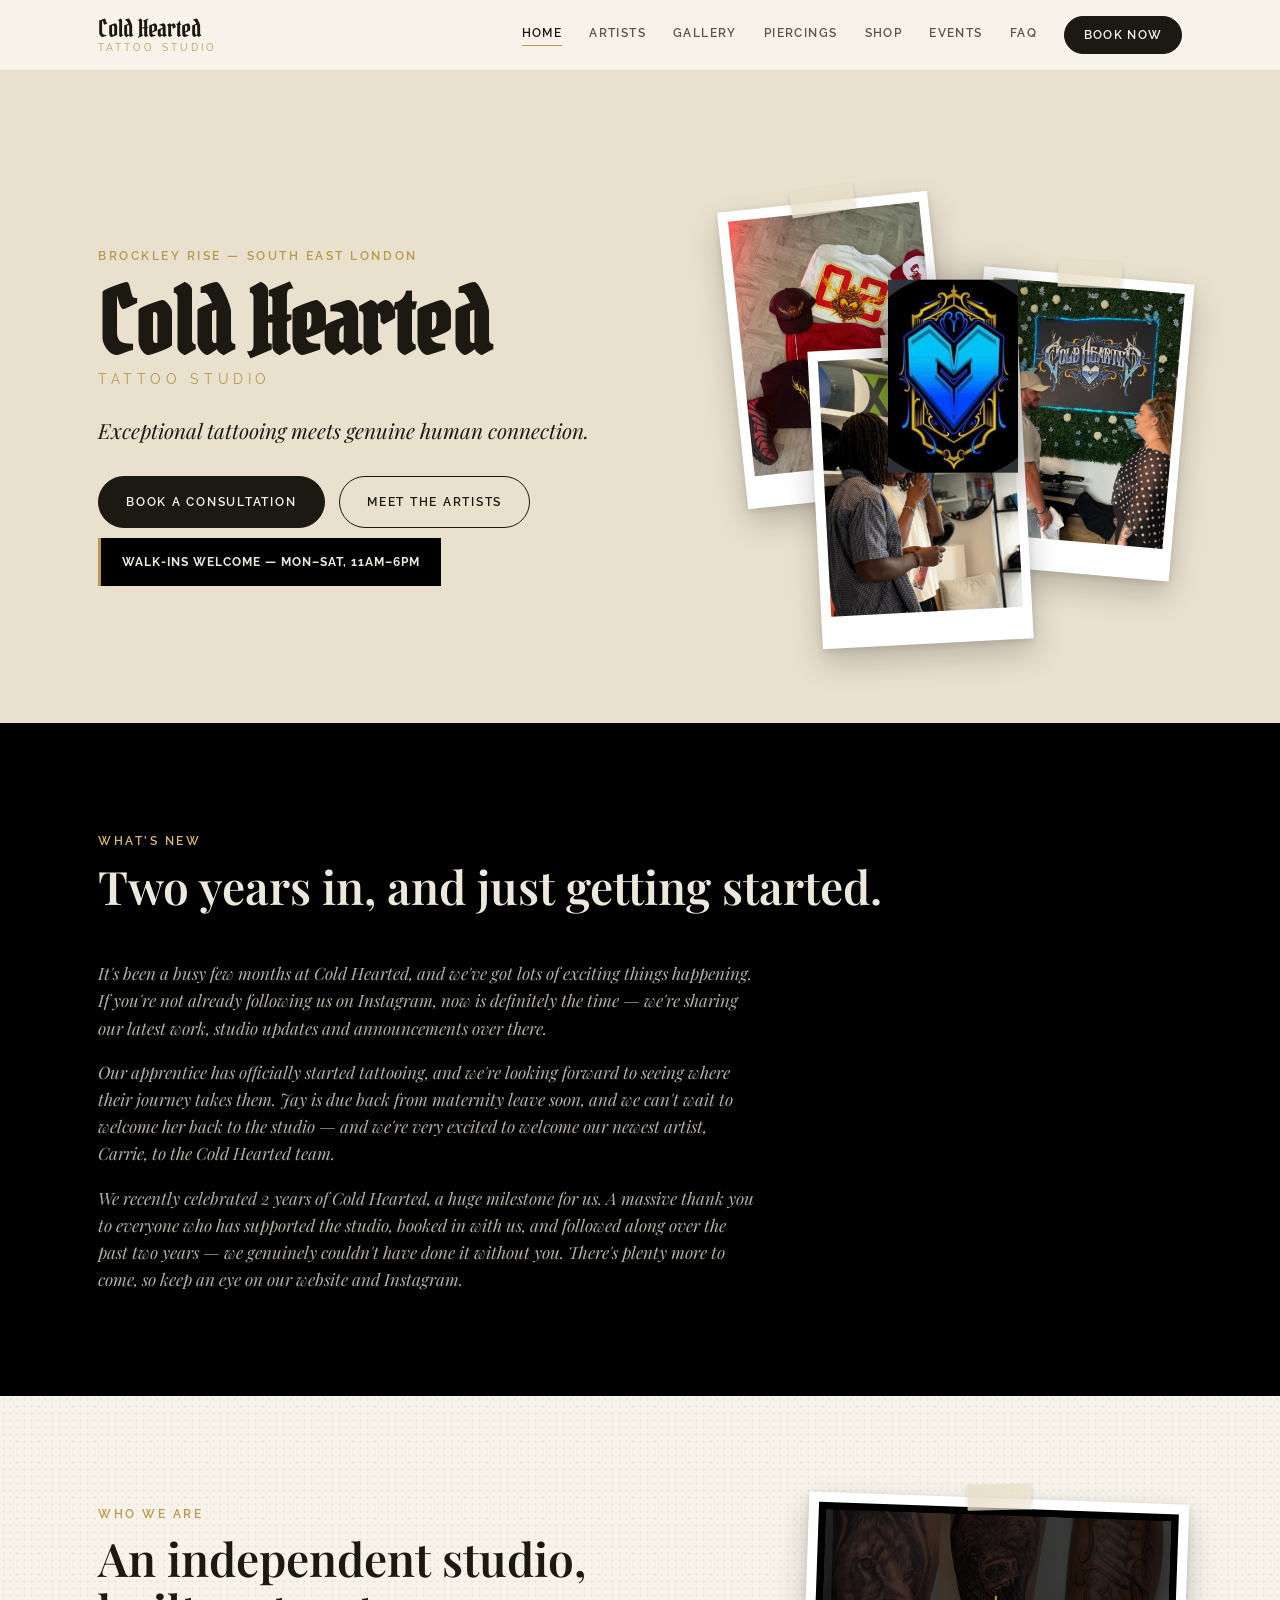
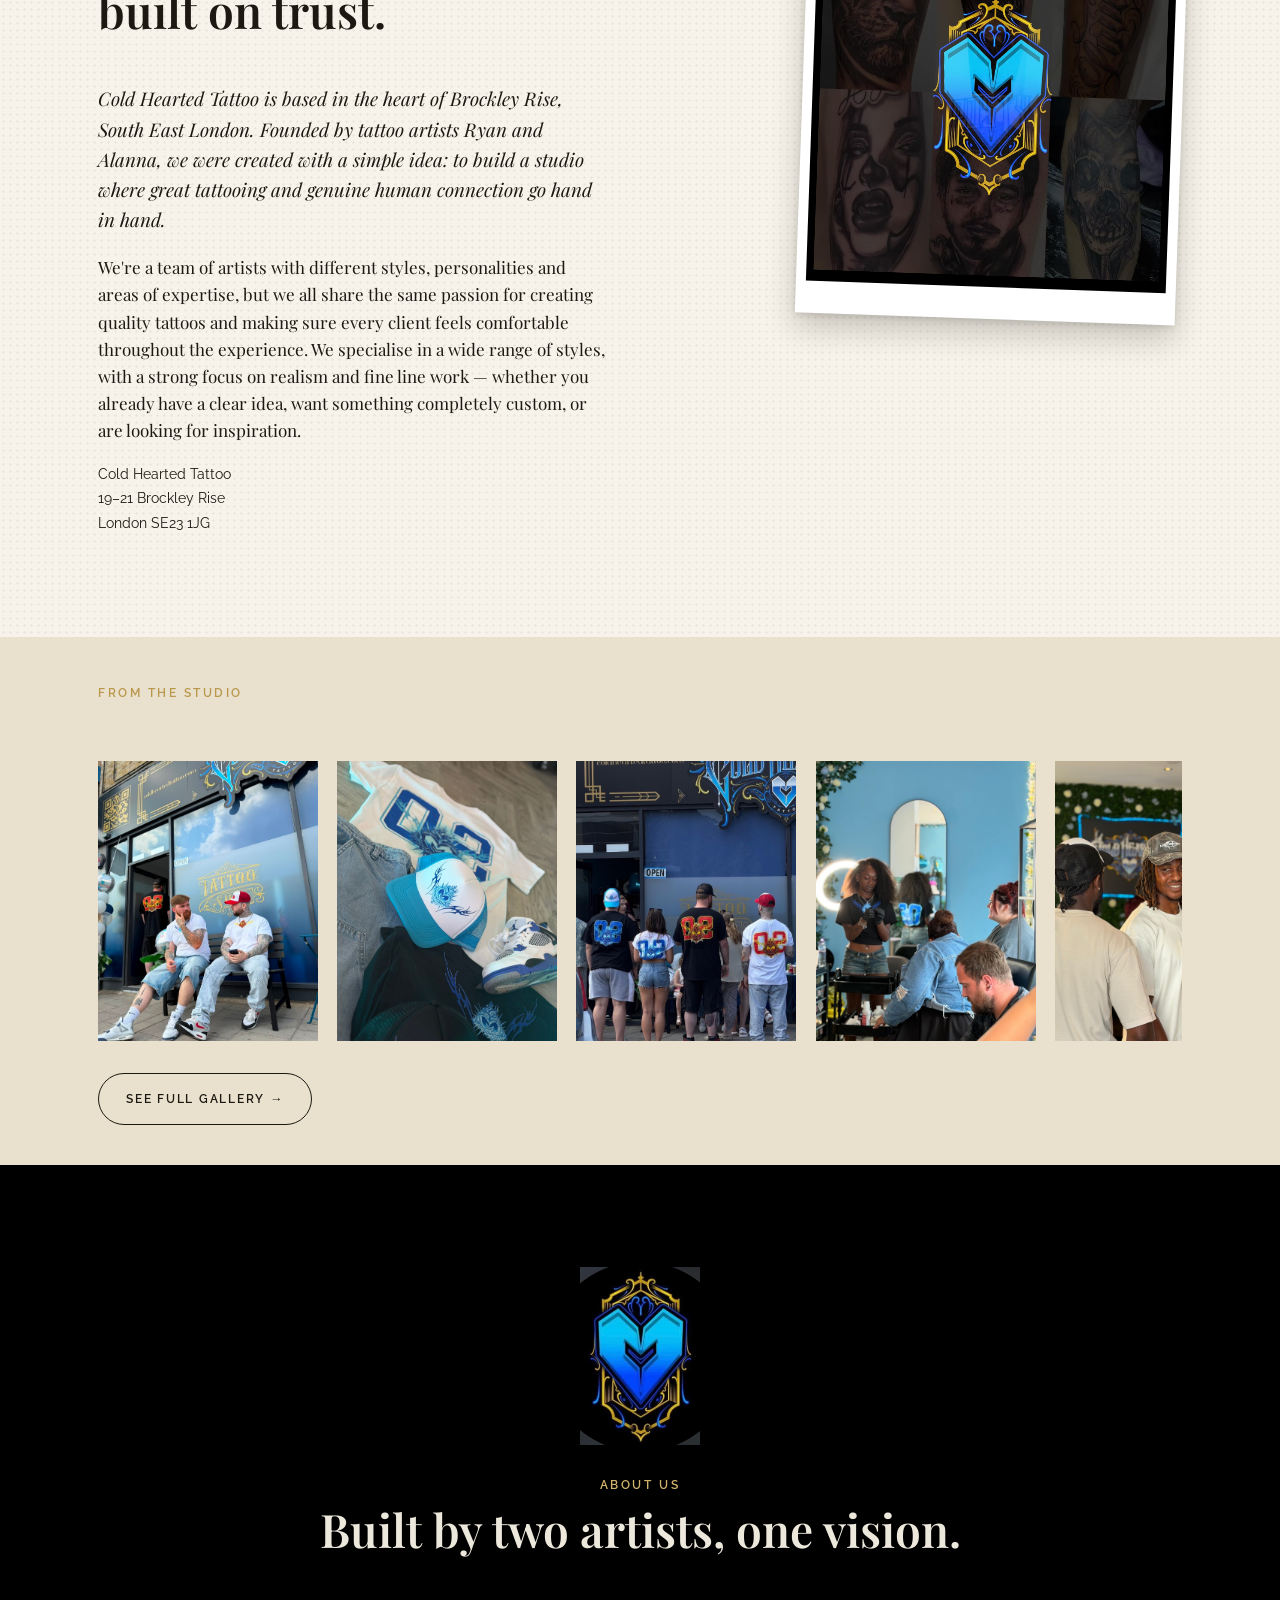
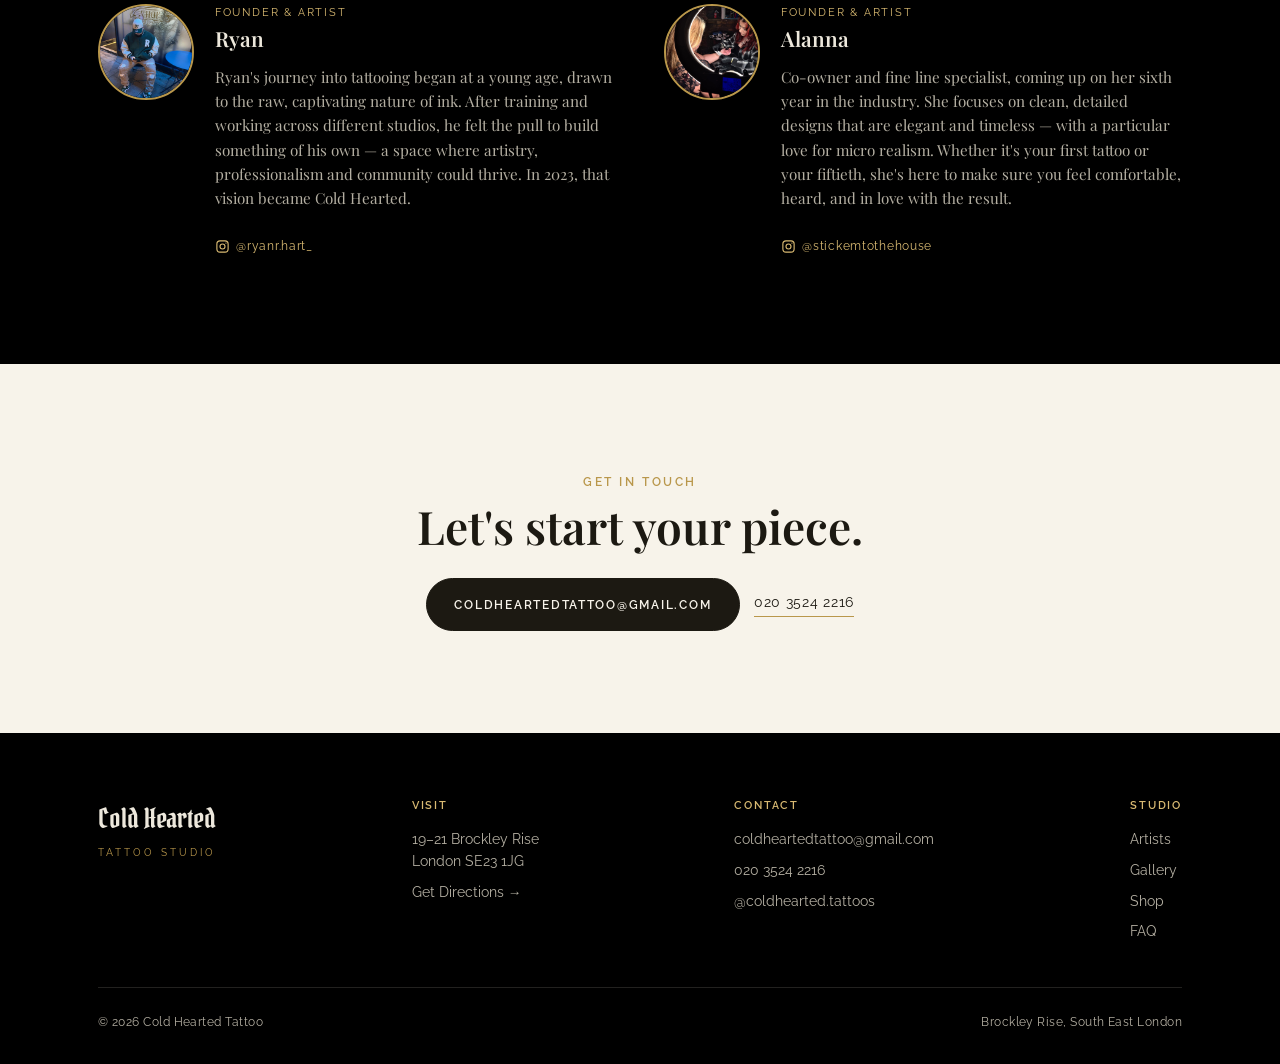
==== index.html @ 052e77d3 "Deploy coldhearted-tattoo-2" ====
<!DOCTYPE html>
<html lang="en">
<head>
<meta charset="UTF-8">
<meta name="viewport" content="width=device-width, initial-scale=1">
<title>Cold Hearted Tattoo — Brockley Rise, South East London</title>
<meta name="description" content="Independent tattoo studio in Brockley Rise, South East London. Founded by Ryan and Alanna. Realism, fine line, and fully custom work.">
<link rel="preconnect" href="https://fonts.googleapis.com">
<link rel="preconnect" href="https://fonts.gstatic.com" crossorigin>
<link href="https://fonts.googleapis.com/css2?family=Pirata+One&family=Playfair+Display:ital,wght@0,400;0,500;0,600;0,700;1,400;1,500;1,600&family=Raleway:wght@300;400;500;600;700&display=swap" rel="stylesheet">
<link rel="stylesheet" href="styles.css">
</head>
<body>

<header class="site-header">
  <nav>
    <a href="index.html" class="nav-mark">
      <span class="mark-main">Cold Hearted</span>
      <span class="mark-sub">Tattoo Studio</span>
    </a>
    <button class="nav-toggle" aria-label="Toggle menu" aria-expanded="false"><span></span><span></span><span></span></button>
    <div class="nav-links">
      <a href="index.html" class="nav-current">Home</a>
      <a href="artists.html">Artists</a>
      <a href="gallery.html">Gallery</a>
      <a href="piercings.html">Piercings</a>
      <a href="shop.html">Shop</a>
      <a href="events.html">Events</a>
      <a href="faq.html">FAQ</a>
      <a href="booking.html" class="nav-cta">Book Now</a>
    </div>
  </nav>
  <div class="nav-scrim"></div>
</header>

<main>
  <section class="hero-standalone">
    <div class="container hero-grid">
      <div class="hero-copy">
        <span class="eyebrow">Brockley Rise — South East London</span>
        <h1 class="hero-wordmark">Cold Hearted</h1>
        <p class="hero-sub">Tattoo Studio</p>
        <p class="hero-tagline">Exceptional tattooing meets genuine human connection.</p>
        <div class="btn-row">
          <a class="btn" href="booking.html">Book a Consultation</a>
          <a class="btn btn-outline" href="artists.html">Meet the Artists</a>
        </div>
        <div class="note-card">Walk-ins welcome — Mon–Sat, 11am–6pm</div>
      </div>
      <div class="hero-collage" aria-hidden="true">
        <div class="polaroid"><img src="assets/gallery/photo-1.jpg" alt=""></div>
        <div class="polaroid"><img src="assets/gallery/photo-7.jpg" alt=""></div>
        <div class="polaroid"><img src="assets/gallery/photo-3.jpg" alt=""></div>
        <img class="badge-float" src="assets/badge-mark.jpg" alt="">
      </div>
    </div>
  </section>

  <section class="section section-ink">
    <div class="container">
      <span class="eyebrow">What's New</span>
      <h2 class="section-heading">Two years in, and just getting started.</h2>
      <div class="prose mt-lg">
        <p>It's been a busy few months at Cold Hearted, and we've got lots of exciting things happening. If you're not already following us on Instagram, now is definitely the time — we're sharing our latest work, studio updates and announcements over there.</p>
        <p>Our apprentice has officially started tattooing, and we're looking forward to seeing where their journey takes them. Jay is due back from maternity leave soon, and we can't wait to welcome her back to the studio — and we're very excited to welcome our newest artist, Carrie, to the Cold Hearted team.</p>
        <p>We recently celebrated 2 years of Cold Hearted, a huge milestone for us. A massive thank you to everyone who has supported the studio, booked in with us, and followed along over the past two years — we genuinely couldn't have done it without you. There's plenty more to come, so keep an eye on our website and Instagram.</p>
      </div>
    </div>
  </section>

  <section class="section section-paper bg-halftone">
    <div class="container">
      <div class="two-col">
        <div>
          <span class="eyebrow">Who We Are</span>
          <h2 class="section-heading">An independent studio, built on trust.</h2>
          <p class="lede mt-lg">Cold Hearted Tattoo is based in the heart of Brockley Rise, South East London. Founded by tattoo artists Ryan and Alanna, we were created with a simple idea: to build a studio where great tattooing and genuine human connection go hand in hand.</p>
          <p>We're a team of artists with different styles, personalities and areas of expertise, but we all share the same passion for creating quality tattoos and making sure every client feels comfortable throughout the experience. We specialise in a wide range of styles, with a strong focus on realism and fine line work — whether you already have a clear idea, want something completely custom, or are looking for inspiration.</p>
          <div class="address-block">
            Cold Hearted Tattoo<br>
            19–21 Brockley Rise<br>
            London SE23 1JG
          </div>
        </div>
        <div class="polaroid" style="max-width:380px; margin-left:auto; transform:rotate(2deg);">
          <img src="assets/gallery/portfolio-collage.png" alt="Cold Hearted Tattoo portfolio of recent work">
        </div>
      </div>
    </div>
  </section>

  <section class="section section-stone" style="padding-top:2.5rem; padding-bottom:2.5rem;">
    <div class="container">
      <span class="eyebrow">From The Studio</span>
      <div class="strip mt-lg">
        <img src="assets/gallery/photo-2.jpg" alt="Cold Hearted Tattoo studio and merch">
        <img src="assets/gallery/photo-4.jpg" alt="Cold Hearted Tattoo studio and merch">
        <img src="assets/gallery/photo-5.jpg" alt="Cold Hearted Tattoo studio and merch">
        <img src="assets/gallery/photo-6.jpg" alt="Cold Hearted Tattoo studio and merch">
        <img src="assets/gallery/photo-8.jpg" alt="Cold Hearted Tattoo studio and merch">
        <img src="assets/gallery/photo-9.jpg" alt="Cold Hearted Tattoo studio and merch">
      </div>
      <a class="btn btn-outline" href="gallery.html" style="margin-top:1rem;">See Full Gallery →</a>
    </div>
  </section>

  <section class="section section-ink">
    <div class="container">
      <img class="badge-emblem" src="assets/badge-mark.jpg" alt="Cold Hearted Tattoo heart mark">
      <div class="text-center">
        <span class="eyebrow">About Us</span>
        <h2 class="section-heading">Built by two artists, one vision.</h2>
      </div>
      <div class="founders mt-lg">
        <div class="founder-card">
          <div class="founder-photo"><img src="assets/people/ryan.jpg" alt="Ryan, founder of Cold Hearted Tattoo"></div>
          <div>
            <div class="founder-role">Founder &amp; Artist</div>
            <h3 class="founder-name">Ryan</h3>
            <p class="founder-bio">Ryan's journey into tattooing began at a young age, drawn to the raw, captivating nature of ink. After training and working across different studios, he felt the pull to build something of his own — a space where artistry, professionalism and community could thrive. In 2023, that vision became Cold Hearted.</p>
            <a class="founder-ig" href="https://www.instagram.com/ryanr.hart_/" target="_blank" rel="noopener">
              <svg viewBox="0 0 24 24" fill="none" stroke="currentColor" stroke-width="1.8"><rect x="3" y="3" width="18" height="18" rx="5"/><circle cx="12" cy="12" r="4"/><circle cx="17.5" cy="6.5" r="1" fill="currentColor" stroke="none"/></svg>
              @ryanr.hart_
            </a>
          </div>
        </div>
        <div class="founder-card">
          <div class="founder-photo"><img src="assets/people/alanna.jpg" alt="Alanna, founder of Cold Hearted Tattoo"></div>
          <div>
            <div class="founder-role">Founder &amp; Artist</div>
            <h3 class="founder-name">Alanna</h3>
            <p class="founder-bio">Co-owner and fine line specialist, coming up on her sixth year in the industry. She focuses on clean, detailed designs that are elegant and timeless — with a particular love for micro realism. Whether it's your first tattoo or your fiftieth, she's here to make sure you feel comfortable, heard, and in love with the result.</p>
            <a class="founder-ig" href="https://www.instagram.com/stickemtothehouse/" target="_blank" rel="noopener">
              <svg viewBox="0 0 24 24" fill="none" stroke="currentColor" stroke-width="1.8"><rect x="3" y="3" width="18" height="18" rx="5"/><circle cx="12" cy="12" r="4"/><circle cx="17.5" cy="6.5" r="1" fill="currentColor" stroke="none"/></svg>
              @stickemtothehouse
            </a>
          </div>
        </div>
      </div>
    </div>
  </section>

  <section class="section section-paper text-center">
    <div class="container">
      <span class="eyebrow">Get In Touch</span>
      <h2 class="section-heading">Let's start your piece.</h2>
      <div class="btn-row" style="justify-content:center; margin-top:1.6rem;">
        <a class="btn" href="mailto:coldheartedtattoo@gmail.com">coldheartedtattoo@gmail.com</a>
        <a class="phone-link" href="tel:02035242216">020 3524 2216</a>
      </div>
    </div>
  </section>
</main>

<footer class="site-footer">
  <div class="container">
    <div class="footer-top">
      <div>
        <div class="footer-mark">Cold Hearted</div>
        <div class="footer-mark-sub">Tattoo Studio</div>
      </div>
      <div class="footer-col">
        <h3>Visit</h3>
        <p>19–21 Brockley Rise<br>London SE23 1JG</p>
        <a href="https://www.google.com/maps/dir/?api=1&destination=Cold+Hearted+Tattoos%2C+19-21+Brockley+Rise%2C+London+SE23+1JG" target="_blank" rel="noopener">Get Directions →</a>
      </div>
      <div class="footer-col">
        <h3>Contact</h3>
        <a href="mailto:coldheartedtattoo@gmail.com">coldheartedtattoo@gmail.com</a>
        <a href="tel:02035242216">020 3524 2216</a>
        <a href="https://www.instagram.com/coldhearted.tattoos/" target="_blank" rel="noopener">@coldhearted.tattoos</a>
      </div>
      <div class="footer-col">
        <h3>Studio</h3>
        <a href="artists.html">Artists</a>
        <a href="gallery.html">Gallery</a>
        <a href="shop.html">Shop</a>
        <a href="faq.html">FAQ</a>
      </div>
    </div>
    <div class="footer-bottom">
      <span>© 2026 Cold Hearted Tattoo</span>
      <span>Brockley Rise, South East London</span>
    </div>
  </div>
</footer>
<script src="script.js"></script>
</body>
</html>
---- styles.css ----
/* ==========================================================================
   Cold Hearted Tattoo — Classic Edition
   Design system: pinned flash-card motif on an editorial black/paper base,
   pulled from the studio's real site (coldheartedtattoo.com) and real badge.
   ========================================================================== */

:root {
  --ink: #000000;
  --paper: #F7F3EA;
  --stone: #E9E1CE;
  --charcoal: #1C1912;
  --gold: #B9974B;
  --gold-bright: #D9BA72;
  --steel: #3E6D91;

  --bone: #EDE8DC;
  --bone-dim: #B4AFA2;

  --font-mark: 'Pirata One', 'IM Fell English SC', serif;
  --font-display: 'Playfair Display', Georgia, 'Times New Roman', serif;
  --font-label: 'Raleway', -apple-system, sans-serif;

  --container: 1180px;
}

* { box-sizing: border-box; }
html { scroll-behavior: smooth; }
body {
  margin: 0;
  background: var(--paper);
  color: var(--charcoal);
  font-family: var(--font-display);
  font-size: 17px;
  line-height: 1.6;
  overflow-x: hidden;
}
img { max-width: 100%; display: block; }
a { color: inherit; text-decoration: none; }
h1, h2, h3 { font-family: var(--font-display); font-weight: 600; margin: 0; }
p { margin: 0 0 1em; }
p:last-child { margin-bottom: 0; }

a:focus-visible,
button:focus-visible,
input:focus-visible,
textarea:focus-visible,
summary:focus-visible {
  outline: 2px solid var(--steel);
  outline-offset: 3px;
}

@media (prefers-reduced-motion: reduce) {
  html { scroll-behavior: auto; }
  * { animation-duration: 0.01ms !important; transition-duration: 0.01ms !important; }
}

.container { max-width: var(--container); margin: 0 auto; padding: 0 clamp(1.25rem, 4vw, 3rem); }

.eyebrow {
  font-family: var(--font-label);
  font-size: 0.72rem;
  font-weight: 600;
  letter-spacing: 0.22em;
  text-transform: uppercase;
  color: var(--gold);
}
.section-ink .eyebrow, .card--ink .eyebrow { color: var(--gold-bright); }

.section-heading {
  font-size: clamp(1.9rem, 3.6vw, 2.9rem);
  line-height: 1.12;
  margin-top: 0.5rem;
}

.lede {
  font-style: italic;
  font-size: clamp(1.02rem, 1.6vw, 1.18rem);
  color: var(--charcoal);
  max-width: 62ch;
}
.section-ink .lede { color: var(--bone); }

/* ---------- halftone paper grain ---------- */
.bg-halftone { position: relative; }
.bg-halftone::before {
  content: "";
  position: absolute; inset: 0;
  background-image: radial-gradient(rgba(28, 25, 18, 0.10) 1px, transparent 1.4px);
  background-size: 7px 7px;
  opacity: 0.55;
  pointer-events: none;
}
.bg-halftone > * { position: relative; z-index: 1; }

/* ---------- sections ---------- */
.section { padding: clamp(3.5rem, 8vw, 6.5rem) 0; }
.section-paper { background: var(--paper); }
.section-stone { background: var(--stone); }
.section-ink { background: var(--ink); color: var(--bone); }

/* ---------- buttons ---------- */
.btn {
  display: inline-flex; align-items: center; gap: 0.5rem;
  font-family: var(--font-label); font-weight: 600;
  font-size: 0.78rem; letter-spacing: 0.14em; text-transform: uppercase;
  padding: 0.95rem 1.7rem;
  border-radius: 999px;
  border: 1px solid var(--charcoal);
  background: var(--charcoal);
  color: var(--paper);
  transition: transform 0.2s ease, background 0.2s ease, color 0.2s ease, border-color 0.2s ease;
}
.btn:hover { transform: translateY(-2px); background: var(--ink); }
.btn-outline {
  background: transparent; color: var(--charcoal); border-color: var(--charcoal);
}
.btn-outline:hover { background: var(--charcoal); color: var(--paper); }
.section-ink .btn-outline { color: var(--bone); border-color: var(--gold); }
.section-ink .btn-outline:hover { background: var(--gold); color: var(--ink); }
.btn-gold { background: var(--gold); border-color: var(--gold); color: var(--ink); }
.btn-gold:hover { background: var(--gold-bright); }

.btn-row { display: flex; flex-wrap: wrap; gap: 0.9rem; align-items: center; }
.phone-link {
  font-family: var(--font-label); font-size: 0.85rem; letter-spacing: 0.05em;
  color: inherit; border-bottom: 1px solid var(--gold); padding-bottom: 2px;
}

/* ==========================================================================
   Header / nav
   ========================================================================== */
.site-header {
  position: sticky; top: 0; z-index: 500;
  background: var(--paper);
  border-bottom: 1px solid rgba(28, 25, 18, 0.12);
}
.site-header nav {
  display: flex; align-items: center; justify-content: space-between;
  padding: 1rem clamp(1.25rem, 4vw, 3rem);
  max-width: var(--container); margin: 0 auto;
}
.nav-mark { display: flex; flex-direction: column; line-height: 1; gap: 0.15rem; }
.nav-mark .mark-main {
  font-family: var(--font-mark); font-size: 1.5rem; color: var(--charcoal);
}
.nav-mark .mark-sub {
  font-family: var(--font-label); font-size: 0.6rem; letter-spacing: 0.32em;
  color: var(--gold); text-transform: uppercase;
}
.nav-links { display: flex; align-items: center; gap: clamp(1rem, 2.4vw, 1.7rem); }
.nav-links a {
  font-family: var(--font-label); font-size: 0.72rem; font-weight: 600;
  letter-spacing: 0.12em; text-transform: uppercase;
  color: var(--charcoal); opacity: 0.72;
  transition: opacity 0.2s ease, color 0.2s ease;
  padding-bottom: 2px; border-bottom: 1px solid transparent;
}
.nav-links a:hover { opacity: 1; border-color: var(--gold); }
.nav-links a.nav-current { opacity: 1; border-color: var(--gold); color: var(--charcoal); }
.nav-links a.nav-cta {
  opacity: 1; border: 1px solid var(--charcoal); border-radius: 999px;
  padding: 0.55rem 1.15rem; background: var(--charcoal); color: var(--paper);
}
.nav-links a.nav-cta:hover { background: var(--ink); border-color: var(--ink); }

.nav-toggle {
  display: none; flex-direction: column; justify-content: center; gap: 5px;
  width: 34px; height: 34px; padding: 0; margin: 0;
  background: none; border: none; cursor: pointer; flex-shrink: 0;
  position: relative; z-index: 601;
}
.nav-toggle span { display: block; width: 100%; height: 2px; background: var(--charcoal); transition: transform 0.25s ease, opacity 0.25s ease; }
.nav-toggle.is-open span:nth-child(1) { transform: translateY(7px) rotate(45deg); }
.nav-toggle.is-open span:nth-child(2) { opacity: 0; }
.nav-toggle.is-open span:nth-child(3) { transform: translateY(-7px) rotate(-45deg); }

@media (max-width: 900px) {
  .nav-toggle { display: flex; }
  .nav-links {
    position: fixed; inset: 0 0 0 auto; width: min(320px, 82vw);
    background: var(--ink); color: var(--bone);
    flex-direction: column; align-items: flex-start; justify-content: center;
    gap: 1.6rem; padding: 2rem clamp(1.5rem, 6vw, 2.5rem);
    transform: translateX(100%); transition: transform 0.35s ease;
  }
  .nav-links.nav-open { transform: translateX(0); }
  .nav-links a { color: var(--bone); font-size: 0.9rem; opacity: 0.85; }
  .nav-links a.nav-cta { background: var(--gold); border-color: var(--gold); color: var(--ink); }
}
.nav-scrim {
  position: fixed; inset: 0; z-index: 499;
  background: rgba(0,0,0,0.55);
  opacity: 0; visibility: hidden; transition: opacity 0.3s ease, visibility 0.3s ease;
}
.nav-scrim.nav-open { opacity: 1; visibility: visible; }

/* ==========================================================================
   Polaroid / pinned-card signature system
   ========================================================================== */
.polaroid {
  background: #fff; padding: 0.6rem 0.6rem 2rem;
  box-shadow: 0 14px 30px rgba(28,25,18,0.22), 0 2px 6px rgba(28,25,18,0.12);
  position: relative;
}
.polaroid img { width: 100%; height: 100%; object-fit: cover; }
.polaroid::after {
  content: ""; position: absolute; top: -14px; left: 50%;
  width: 64px; height: 26px; margin-left: -32px;
  background: linear-gradient(135deg, rgba(230,222,199,0.9), rgba(230,222,199,0.55));
  transform: rotate(-3deg);
  box-shadow: 0 2px 4px rgba(0,0,0,0.15);
}

.flash-card {
  background: #fff;
  border: 1px solid rgba(28,25,18,0.1);
  box-shadow: 0 10px 26px rgba(28,25,18,0.14);
  padding: 1.6rem;
  transition: transform 0.25s ease, box-shadow 0.25s ease;
}
.flash-card:hover { transform: translateY(-4px) rotate(0deg) !important; box-shadow: 0 16px 34px rgba(28,25,18,0.2); }

.card--ink {
  background: #0a0a0a;
  border: 1px solid rgba(185,151,75,0.45);
  color: var(--bone);
  box-shadow: 0 0 0 1px rgba(185,151,75,0.12) inset;
}
.card--ink h2, .card--ink h3 { color: var(--bone); }

.tilt-grid > *:nth-child(3n+1) { transform: rotate(-1.6deg); }
.tilt-grid > *:nth-child(3n+2) { transform: rotate(1.1deg); }
.tilt-grid > *:nth-child(3n) { transform: rotate(-0.6deg); }

/* ==========================================================================
   Hero (shared shape, content differs per page via .hero-standalone / .hero-inner)
   ========================================================================== */
.hero-standalone {
  position: relative;
  background: var(--stone);
  padding: clamp(3.5rem, 9vw, 7rem) 0 clamp(3rem, 7vw, 5rem);
  overflow: hidden;
}
.hero-grid {
  display: grid; grid-template-columns: 1.1fr 0.9fr; gap: clamp(2rem, 5vw, 4rem);
  align-items: center;
}
.hero-copy .eyebrow { margin-bottom: 0.9rem; display: inline-block; }
.hero-wordmark {
  font-family: var(--font-mark);
  font-size: clamp(3rem, 7.4vw, 5.6rem);
  line-height: 0.95;
  color: var(--charcoal);
  margin: 0 0 0.3rem;
}
.hero-sub {
  font-family: var(--font-label); font-size: 0.85rem; letter-spacing: 0.34em;
  text-transform: uppercase; color: var(--gold); margin: 0 0 1.4rem;
}
.hero-tagline { font-style: italic; font-size: clamp(1.05rem, 1.8vw, 1.3rem); max-width: 46ch; margin-bottom: 1.8rem; }

.note-card {
  display: inline-block; background: var(--ink); color: var(--bone);
  font-family: var(--font-label); font-weight: 700; font-size: 0.78rem;
  letter-spacing: 0.08em; text-transform: uppercase;
  padding: 0.9rem 1.3rem; border-left: 3px solid var(--gold);
  margin-top: 0.6rem;
}

.hero-collage { position: relative; height: clamp(320px, 40vw, 460px); }
.hero-collage .polaroid { position: absolute; width: 46%; }
.hero-collage .polaroid:nth-child(1) { top: 4%; left: 2%; transform: rotate(-6deg); z-index: 2; }
.hero-collage .polaroid:nth-child(2) { top: 20%; right: 0; transform: rotate(5deg); z-index: 3; }
.hero-collage .polaroid:nth-child(3) { bottom: 0; left: 20%; transform: rotate(-3deg); z-index: 4; }
.hero-collage .badge-float {
  position: absolute; z-index: 5; top: 42%; left: 50%;
  width: clamp(90px, 12vw, 130px);
  transform: translate(-50%, -50%);
  filter: drop-shadow(0 12px 24px rgba(0,0,0,0.45));
}

@media (max-width: 860px) {
  .hero-grid { grid-template-columns: 1fr; }
  .hero-collage { height: 320px; margin-top: 1rem; }
}

/* ---------- simple page hero (interior pages) ---------- */
.page-hero { background: var(--stone); padding: clamp(3rem, 7vw, 4.5rem) 0 clamp(2.4rem, 5vw, 3.2rem); }
.page-hero h1 { font-size: clamp(2.1rem, 4.6vw, 3.4rem); margin-top: 0.5rem; }
.page-hero .lede { margin-top: 0.9rem; }

/* ==========================================================================
   Studio updates / lede blocks
   ========================================================================== */
.prose { max-width: 66ch; }
.prose p { font-style: italic; color: var(--bone-dim); }
.section-paper .prose p, .section-stone .prose p { color: var(--charcoal); opacity: 0.85; }
.two-col {
  display: grid; grid-template-columns: 1fr 1fr; gap: clamp(2rem, 5vw, 4rem); align-items: start;
}
@media (max-width: 800px) { .two-col { grid-template-columns: 1fr; } }

.address-block { font-family: var(--font-label); font-size: 0.9rem; line-height: 1.7; margin-top: 1rem; }

/* ==========================================================================
   Gallery strip
   ========================================================================== */
.strip { display: flex; gap: 1.2rem; overflow-x: auto; padding: 0.5rem 0 1rem; scroll-snap-type: x proximity; }
.strip img { width: 220px; height: 280px; object-fit: cover; flex-shrink: 0; scroll-snap-align: start; }
.strip::-webkit-scrollbar { height: 6px; }
.strip::-webkit-scrollbar-thumb { background: var(--gold); }

/* ==========================================================================
   Founders
   ========================================================================== */
.founders { display: grid; grid-template-columns: 1fr 1fr; gap: clamp(1.6rem, 4vw, 3rem); }
@media (max-width: 760px) { .founders { grid-template-columns: 1fr; } }
.founder-card { display: flex; gap: 1.3rem; }
.founder-photo { width: 96px; height: 96px; border-radius: 50%; overflow: hidden; flex-shrink: 0; border: 2px solid var(--gold); }
.founder-photo img { width: 100%; height: 100%; object-fit: cover; }
.founder-name { font-size: 1.3rem; margin-bottom: 0.15rem; }
.founder-role { font-family: var(--font-label); font-size: 0.7rem; letter-spacing: 0.16em; text-transform: uppercase; color: var(--gold-bright); }
.founder-bio { font-size: 0.95rem; margin-top: 0.6rem; color: var(--bone-dim); }
.founder-ig { display: inline-flex; align-items: center; gap: 0.4rem; margin-top: 0.7rem; font-family: var(--font-label); font-size: 0.75rem; letter-spacing: 0.06em; color: var(--gold-bright); }
.founder-ig svg { width: 15px; height: 15px; }

.badge-emblem { width: clamp(90px, 10vw, 120px); margin: 0 auto 1.5rem; filter: drop-shadow(0 10px 20px rgba(0,0,0,0.5)); }

/* ==========================================================================
   Footer
   ========================================================================== */
.site-footer { background: var(--ink); color: var(--bone-dim); padding: clamp(3rem, 6vw, 4rem) 0 2rem; }
.footer-top { display: flex; flex-wrap: wrap; justify-content: space-between; gap: 2.5rem; padding-bottom: 2.2rem; border-bottom: 1px solid rgba(237,232,220,0.14); }
.footer-mark { font-family: var(--font-mark); font-size: 1.7rem; color: var(--bone); }
.footer-mark-sub { font-family: var(--font-label); font-size: 0.62rem; letter-spacing: 0.3em; text-transform: uppercase; color: var(--gold); margin-top: 0.3rem; }
.footer-col h3 { font-family: var(--font-label); font-size: 0.7rem; letter-spacing: 0.16em; text-transform: uppercase; color: var(--gold-bright); margin-bottom: 0.9rem; }
.footer-col a, .footer-col p { display: block; font-family: var(--font-label); font-size: 0.85rem; color: var(--bone-dim); margin-bottom: 0.55rem; }
.footer-col a:hover { color: var(--bone); }
.footer-bottom { display: flex; flex-wrap: wrap; justify-content: space-between; gap: 1rem; padding-top: 1.6rem; font-family: var(--font-label); font-size: 0.72rem; letter-spacing: 0.04em; color: var(--bone-dim); }

/* ==========================================================================
   Artists page
   ========================================================================== */
.artist-grid { display: grid; grid-template-columns: repeat(auto-fit, minmax(300px, 1fr)); gap: 1.6rem; }
.artist-card-head { display: flex; align-items: flex-start; justify-content: space-between; gap: 1rem; margin-bottom: 1.1rem; }
.artist-role { font-family: var(--font-label); font-size: 0.68rem; letter-spacing: 0.18em; text-transform: uppercase; color: var(--gold-bright); }
.artist-card-head h2 { font-size: 1.5rem; margin-top: 0.2rem; }
.artist-instagram { display: inline-flex; align-items: center; gap: 0.4rem; font-family: var(--font-label); font-size: 0.75rem; color: var(--gold-bright); flex-shrink: 0; }
.artist-instagram svg { width: 16px; height: 16px; }
.artist-highlights { display: flex; flex-direction: column; gap: 0.9rem; }
.artist-highlights iframe, .artist-highlights blockquote { margin: 0 !important; width: 100% !important; }
.instagram-follow {
  margin-top: 1.4rem; display: inline-flex; align-items: center; gap: 0.5rem;
  font-family: var(--font-label); font-size: 0.78rem; letter-spacing: 0.08em; text-transform: uppercase;
  border: 1px solid var(--gold); color: var(--charcoal); border-radius: 999px; padding: 0.7rem 1.2rem;
}
.instagram-follow svg { width: 16px; height: 16px; }

/* ==========================================================================
   Gallery page
   ========================================================================== */
.masonry { columns: 3 240px; column-gap: 1.3rem; }
.masonry .flash-card { break-inside: avoid; margin-bottom: 1.3rem; padding: 0.6rem 0.6rem 1.1rem; cursor: zoom-in; }
.masonry .flash-card img { width: 100%; }
.masonry figcaption { font-family: var(--font-label); font-size: 0.68rem; letter-spacing: 0.1em; text-transform: uppercase; color: var(--charcoal); opacity: 0.6; margin-top: 0.5rem; text-align: center; }

.lightbox { position: fixed; inset: 0; z-index: 900; background: rgba(0,0,0,0.9); display: none; align-items: center; justify-content: center; padding: 2rem; }
.lightbox.is-open { display: flex; }
.lightbox img { max-width: min(90vw, 900px); max-height: 85vh; object-fit: contain; box-shadow: 0 20px 60px rgba(0,0,0,0.6); }
.lightbox-close { position: absolute; top: 1.4rem; right: 1.6rem; width: 42px; height: 42px; border-radius: 50%; border: 1px solid var(--gold); background: transparent; color: var(--bone); font-size: 1.3rem; cursor: pointer; }

/* ==========================================================================
   Booking
   ========================================================================== */
.booking-layout { display: grid; grid-template-columns: 1.15fr 0.85fr; gap: clamp(2rem, 4vw, 3.5rem); align-items: start; }
@media (max-width: 900px) { .booking-layout { grid-template-columns: 1fr; } }

.hours-row { display: flex; justify-content: space-between; gap: 1rem; padding: 0.9rem 0; border-bottom: 1px solid rgba(28,25,18,0.12); font-family: var(--font-label); font-size: 0.88rem; }
.hours-row span:first-child { font-weight: 600; }
.hours-row span:last-child { text-align: right; opacity: 0.75; }

.steps-grid { display: grid; grid-template-columns: 1fr 1fr; gap: 1.2rem; margin: 2rem 0; }
@media (max-width: 600px) { .steps-grid { grid-template-columns: 1fr; } }
.step-num { font-family: var(--font-mark); font-size: 1.6rem; color: var(--gold); display: block; margin-bottom: 0.4rem; }
.step-card h3 { font-size: 1.05rem; margin-bottom: 0.35rem; }
.step-card p { font-size: 0.9rem; opacity: 0.78; }

.contact-form { display: flex; flex-direction: column; gap: 1rem; margin-top: 1.2rem; }
.form-row { display: grid; grid-template-columns: 1fr 1fr; gap: 1rem; }
@media (max-width: 500px) { .form-row { grid-template-columns: 1fr; } }
.field { display: flex; flex-direction: column; gap: 0.35rem; }
.field label { font-family: var(--font-label); font-size: 0.7rem; letter-spacing: 0.1em; text-transform: uppercase; opacity: 0.7; }
.field input, .field textarea {
  font-family: var(--font-display); font-size: 1rem; padding: 0.7rem 0.85rem;
  border: 1px solid rgba(28,25,18,0.25); background: #fff; color: var(--charcoal);
  border-radius: 2px;
}
.field input:focus, .field textarea:focus { border-color: var(--gold); }

.map-section { margin-top: 2rem; }
.map-head { display: flex; justify-content: space-between; align-items: baseline; gap: 1rem; margin-bottom: 0.8rem; flex-wrap: wrap; }
.map-directions { font-family: var(--font-label); font-size: 0.78rem; color: var(--gold); border-bottom: 1px solid var(--gold); }
.map-embed { border: 1px solid rgba(28,25,18,0.16); filter: grayscale(0.35) contrast(1.05); }
.map-embed iframe { width: 100%; height: 320px; border: 0; display: block; }

/* ==========================================================================
   Piercings / price lists
   ========================================================================== */
.price-groups { display: grid; grid-template-columns: 1fr 1fr; gap: 1.6rem 2.5rem; }
@media (max-width: 760px) { .price-groups { grid-template-columns: 1fr; } }
.price-group h2 { font-size: 1.3rem; margin-bottom: 0.8rem; border-bottom: 1px solid var(--gold); padding-bottom: 0.5rem; }
.price-row { display: flex; justify-content: space-between; padding: 0.55rem 0; font-family: var(--font-label); font-size: 0.9rem; border-bottom: 1px dashed rgba(28,25,18,0.15); }
.price-row span:last-child { color: var(--gold); font-weight: 700; }
.price-note { margin-top: 2rem; font-style: italic; opacity: 0.75; max-width: 56ch; }

/* ==========================================================================
   Shop
   ========================================================================== */
.shop-grid { display: grid; grid-template-columns: repeat(auto-fit, minmax(230px, 1fr)); gap: 1.6rem; }
.shop-card { padding: 0; overflow: hidden; }
.shop-card img { aspect-ratio: 4/5; object-fit: cover; }
.shop-card-body { padding: 1.1rem 1.2rem 1.3rem; }
.shop-card-body h3 { font-size: 1.05rem; margin-bottom: 0.3rem; }
.shop-price { font-family: var(--font-label); font-weight: 700; color: var(--gold); font-size: 0.95rem; }
.shop-enquire { display: inline-block; margin-top: 0.8rem; font-family: var(--font-label); font-size: 0.72rem; letter-spacing: 0.1em; text-transform: uppercase; border-bottom: 1px solid var(--charcoal); }
.shop-note { margin-top: 2.4rem; font-style: italic; opacity: 0.7; max-width: 60ch; }

/* ==========================================================================
   Events / milestones
   ========================================================================== */
.timeline { display: flex; flex-direction: column; gap: 0; max-width: 720px; }
.timeline-item { display: grid; grid-template-columns: 110px 1fr; gap: 1.4rem; padding: 1.5rem 0; border-bottom: 1px solid rgba(237,232,220,0.14); }
.timeline-item:first-child { padding-top: 0; }
.timeline-date { font-family: var(--font-label); font-size: 0.72rem; letter-spacing: 0.1em; text-transform: uppercase; color: var(--gold-bright); }
.timeline-item h3 { font-size: 1.2rem; margin-bottom: 0.35rem; }
.timeline-item p { font-size: 0.9rem; color: var(--bone-dim); }

/* ==========================================================================
   FAQ
   ========================================================================== */
.faq-group { margin-bottom: 2.4rem; }
.faq-group h2 { font-size: 1.35rem; margin-bottom: 1rem; }
.faq-items { display: grid; gap: 0.8rem; }
.faq-item {
  background: #fff; border: 1px solid rgba(28,25,18,0.12); padding: 1.1rem 1.3rem;
}
.faq-item summary {
  cursor: pointer; font-family: var(--font-label); font-weight: 600; font-size: 0.95rem;
  list-style: none; display: flex; justify-content: space-between; align-items: center; gap: 1rem;
}
.faq-item summary::-webkit-details-marker { display: none; }
.faq-item summary::after { content: "+"; font-family: var(--font-display); font-size: 1.3rem; color: var(--gold); flex-shrink: 0; transition: transform 0.2s ease; }
.faq-item[open] summary::after { transform: rotate(45deg); }
.faq-item p { margin-top: 0.9rem; font-size: 0.92rem; opacity: 0.82; }

/* ==========================================================================
   Utility
   ========================================================================== */
.text-center { text-align: center; }
.mt-lg { margin-top: 3rem; }
.divider-gold { height: 1px; background: linear-gradient(to right, transparent, var(--gold), transparent); margin: 3rem auto; max-width: 220px; }
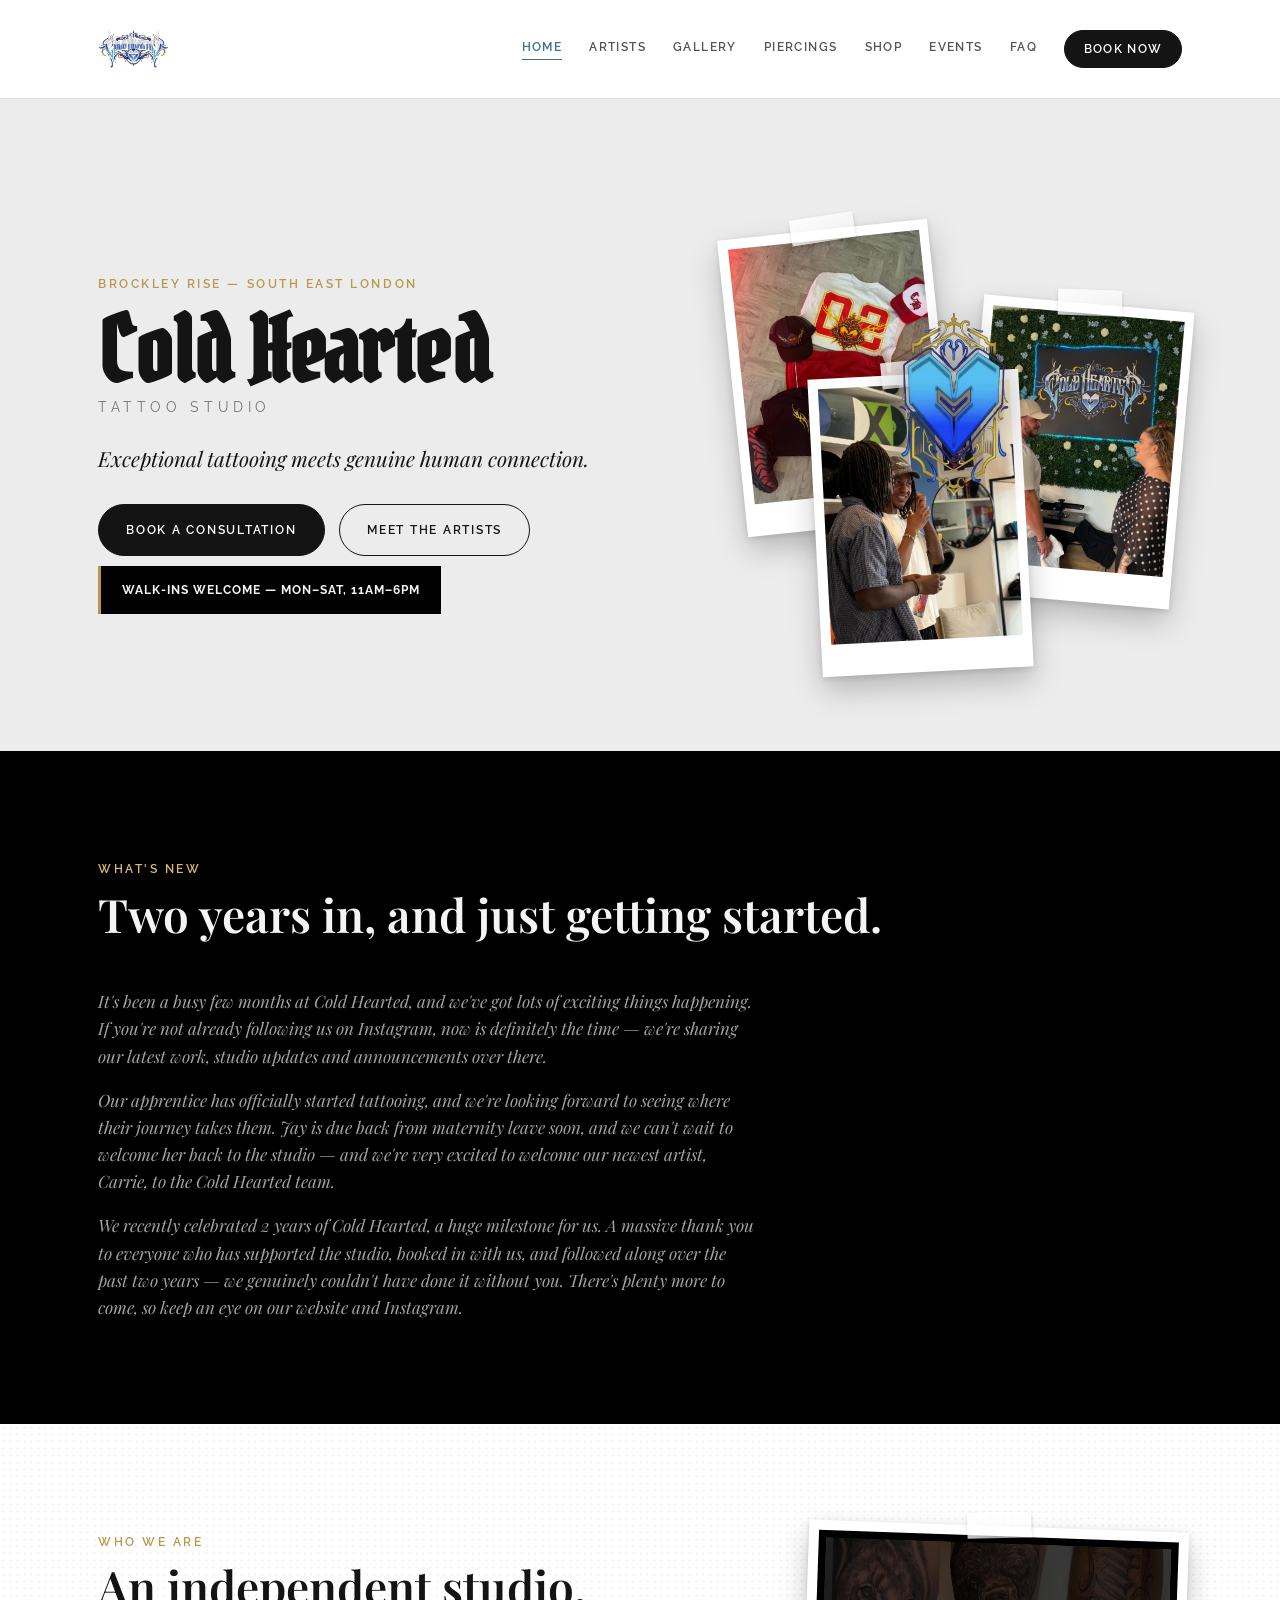
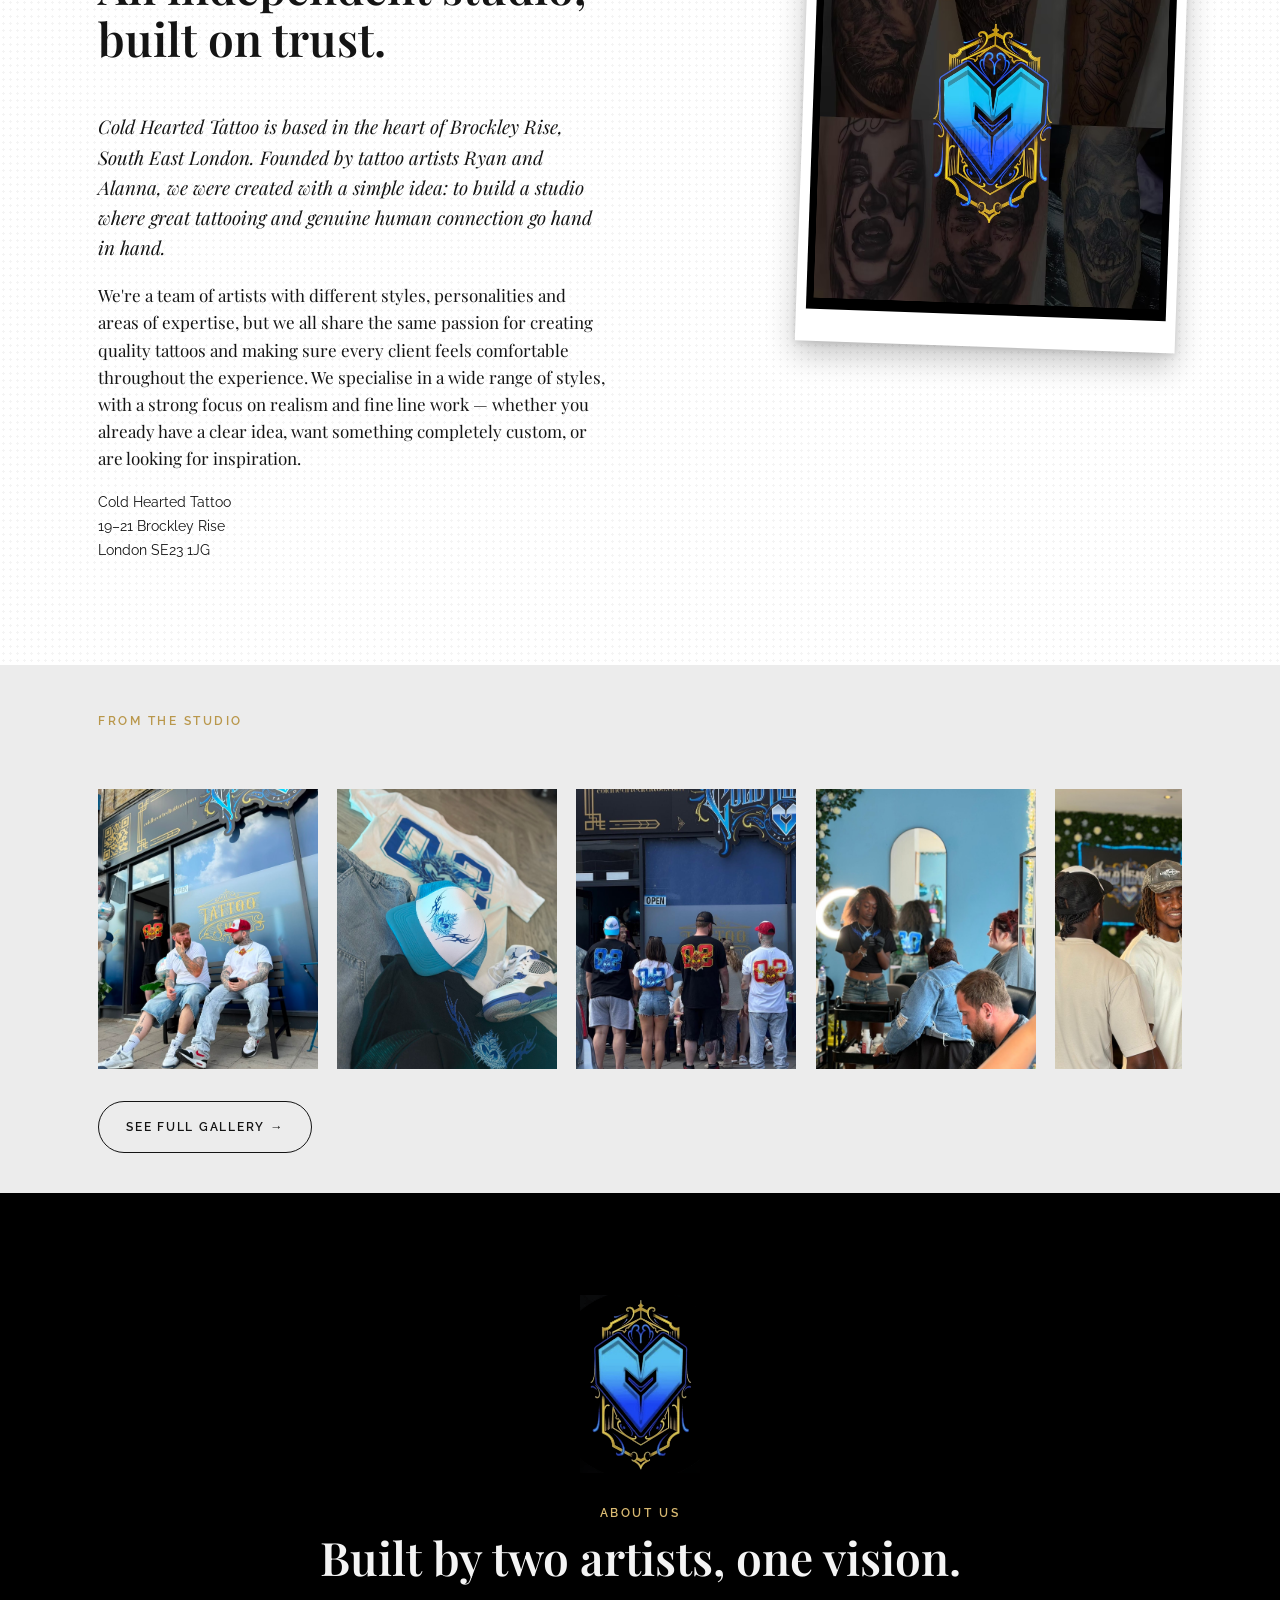
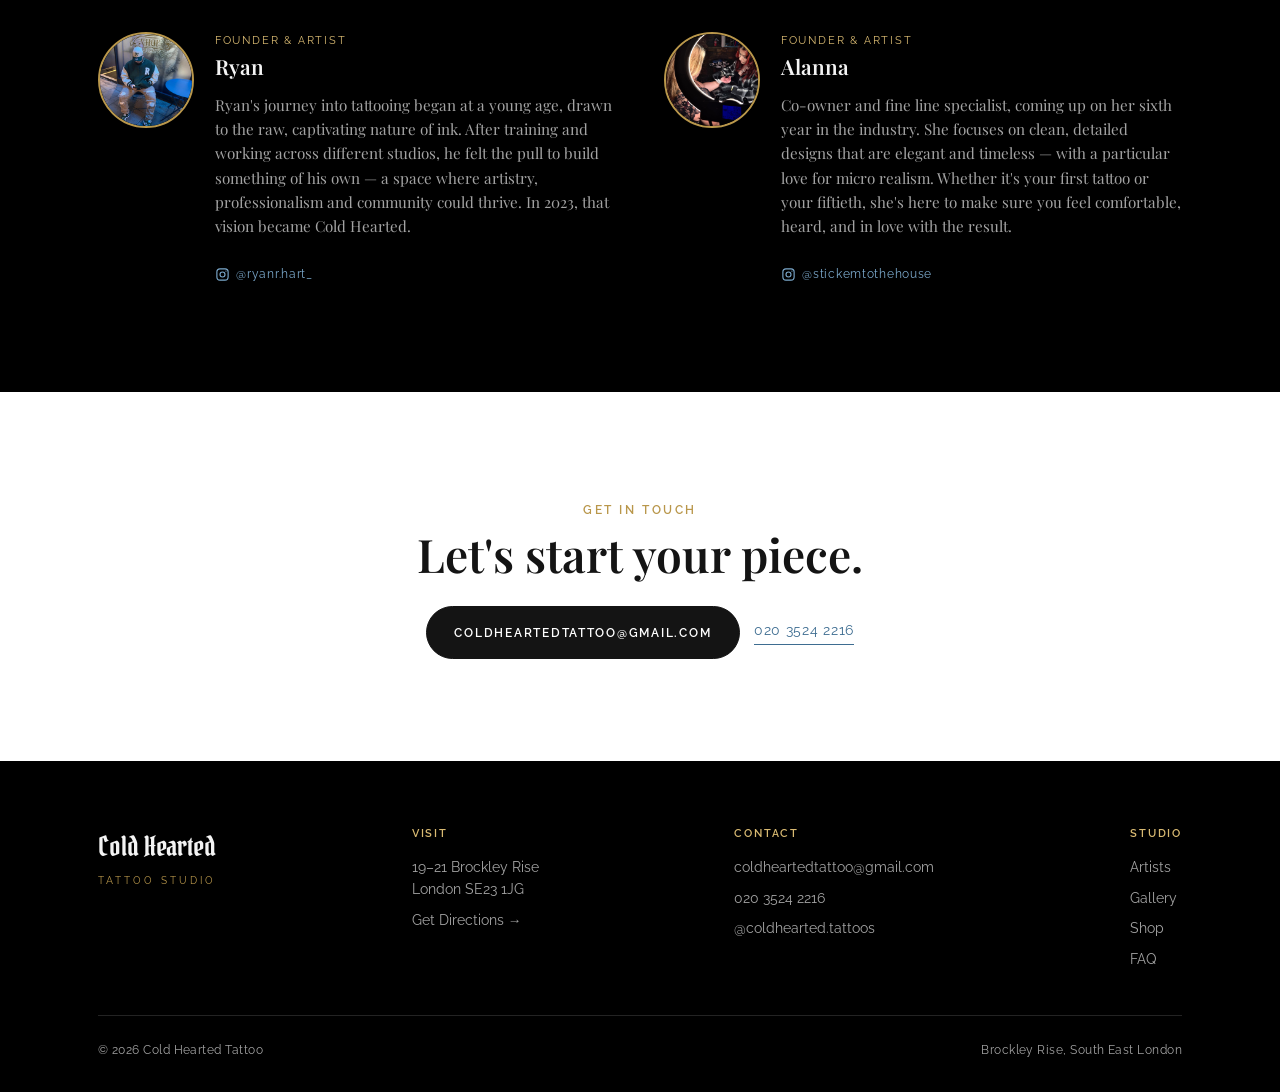
==== commit 543a61cd: "Update coldhearted-tattoo-2" ====
--- a/index.html
+++ b/index.html
@@ -15,8 +15,7 @@
 <header class="site-header">
   <nav>
     <a href="index.html" class="nav-mark">
-      <span class="mark-main">Cold Hearted</span>
-      <span class="mark-sub">Tattoo Studio</span>
+      <img class="nav-logo" src="assets/logo-lockup.png" alt="Cold Hearted Tattoo">
     </a>
     <button class="nav-toggle" aria-label="Toggle menu" aria-expanded="false"><span></span><span></span><span></span></button>
     <div class="nav-links">
@@ -51,7 +50,7 @@
         <div class="polaroid"><img src="assets/gallery/photo-1.jpg" alt=""></div>
         <div class="polaroid"><img src="assets/gallery/photo-7.jpg" alt=""></div>
         <div class="polaroid"><img src="assets/gallery/photo-3.jpg" alt=""></div>
-        <img class="badge-float" src="assets/badge-mark.jpg" alt="">
+        <img class="badge-float" src="assets/badge-mark.png" alt="">
       </div>
     </div>
   </section>
@@ -106,7 +105,7 @@
 
   <section class="section section-ink">
     <div class="container">
-      <img class="badge-emblem" src="assets/badge-mark.jpg" alt="Cold Hearted Tattoo heart mark">
+      <img class="badge-emblem" src="assets/badge-mark.png" alt="Cold Hearted Tattoo heart mark">
       <div class="text-center">
         <span class="eyebrow">About Us</span>
         <h2 class="section-heading">Built by two artists, one vision.</h2>
--- a/styles.css
+++ b/styles.css
@@ -1,20 +1,24 @@
 /* ==========================================================================
    Cold Hearted Tattoo — Classic Edition
-   Design system: pinned flash-card motif on an editorial black/paper base,
+   Design system: pinned flash-card motif on an editorial black/white base,
    pulled from the studio's real site (coldheartedtattoo.com) and real badge.
+   Palette is deliberately just four colours: black, white, blue and gold —
+   gold marks decorative/label details, blue marks interactive links.
    ========================================================================== */
 
 :root {
   --ink: #000000;
-  --paper: #F7F3EA;
-  --stone: #E9E1CE;
-  --charcoal: #1C1912;
+  --paper: #FFFFFF;
+  --stone: #ECECEC;
+  --charcoal: #141414;
+
+  --bone: #F4F4F4;
+  --bone-dim: #A3A3A3;
+
   --gold: #B9974B;
   --gold-bright: #D9BA72;
-  --steel: #3E6D91;
-
-  --bone: #EDE8DC;
-  --bone-dim: #B4AFA2;
+  --blue: #3E6D91;
+  --blue-bright: #7BA9CC;
 
   --font-mark: 'Pirata One', 'IM Fell English SC', serif;
   --font-display: 'Playfair Display', Georgia, 'Times New Roman', serif;
@@ -45,8 +49,12 @@
 input:focus-visible,
 textarea:focus-visible,
 summary:focus-visible {
-  outline: 2px solid var(--steel);
+  outline: 2px solid var(--blue);
   outline-offset: 3px;
+}
+.section-ink a:focus-visible,
+.section-ink button:focus-visible {
+  outline-color: var(--blue-bright);
 }
 
 @media (prefers-reduced-motion: reduce) {
@@ -64,7 +72,7 @@
   text-transform: uppercase;
   color: var(--gold);
 }
-.section-ink .eyebrow, .card--ink .eyebrow { color: var(--gold-bright); }
+.section-ink .eyebrow { color: var(--gold-bright); }
 
 .section-heading {
   font-size: clamp(1.9rem, 3.6vw, 2.9rem);
@@ -85,7 +93,7 @@
 .bg-halftone::before {
   content: "";
   position: absolute; inset: 0;
-  background-image: radial-gradient(rgba(28, 25, 18, 0.10) 1px, transparent 1.4px);
+  background-image: radial-gradient(rgba(0, 0, 0, 0.08) 1px, transparent 1.4px);
   background-size: 7px 7px;
   opacity: 0.55;
   pointer-events: none;
@@ -117,14 +125,13 @@
 .btn-outline:hover { background: var(--charcoal); color: var(--paper); }
 .section-ink .btn-outline { color: var(--bone); border-color: var(--gold); }
 .section-ink .btn-outline:hover { background: var(--gold); color: var(--ink); }
-.btn-gold { background: var(--gold); border-color: var(--gold); color: var(--ink); }
-.btn-gold:hover { background: var(--gold-bright); }
 
 .btn-row { display: flex; flex-wrap: wrap; gap: 0.9rem; align-items: center; }
 .phone-link {
   font-family: var(--font-label); font-size: 0.85rem; letter-spacing: 0.05em;
-  color: inherit; border-bottom: 1px solid var(--gold); padding-bottom: 2px;
-}
+  color: var(--blue); border-bottom: 1px solid var(--blue); padding-bottom: 2px;
+}
+.section-ink .phone-link { color: var(--blue-bright); border-color: var(--blue-bright); }
 
 /* ==========================================================================
    Header / nav
@@ -132,36 +139,30 @@
 .site-header {
   position: sticky; top: 0; z-index: 500;
   background: var(--paper);
-  border-bottom: 1px solid rgba(28, 25, 18, 0.12);
+  border-bottom: 1px solid rgba(0, 0, 0, 0.12);
 }
 .site-header nav {
   display: flex; align-items: center; justify-content: space-between;
   padding: 1rem clamp(1.25rem, 4vw, 3rem);
   max-width: var(--container); margin: 0 auto;
 }
-.nav-mark { display: flex; flex-direction: column; line-height: 1; gap: 0.15rem; }
-.nav-mark .mark-main {
-  font-family: var(--font-mark); font-size: 1.5rem; color: var(--charcoal);
-}
-.nav-mark .mark-sub {
-  font-family: var(--font-label); font-size: 0.6rem; letter-spacing: 0.32em;
-  color: var(--gold); text-transform: uppercase;
-}
+.nav-mark { display: flex; align-items: center; }
+.nav-logo { height: clamp(48px, 6vw, 66px); width: auto; }
 .nav-links { display: flex; align-items: center; gap: clamp(1rem, 2.4vw, 1.7rem); }
 .nav-links a {
   font-family: var(--font-label); font-size: 0.72rem; font-weight: 600;
   letter-spacing: 0.12em; text-transform: uppercase;
   color: var(--charcoal); opacity: 0.72;
-  transition: opacity 0.2s ease, color 0.2s ease;
+  transition: opacity 0.2s ease, color 0.2s ease, border-color 0.2s ease;
   padding-bottom: 2px; border-bottom: 1px solid transparent;
 }
-.nav-links a:hover { opacity: 1; border-color: var(--gold); }
-.nav-links a.nav-current { opacity: 1; border-color: var(--gold); color: var(--charcoal); }
+.nav-links a:hover { opacity: 1; color: var(--blue); border-color: var(--blue); }
+.nav-links a.nav-current { opacity: 1; border-color: var(--blue); color: var(--blue); }
 .nav-links a.nav-cta {
   opacity: 1; border: 1px solid var(--charcoal); border-radius: 999px;
   padding: 0.55rem 1.15rem; background: var(--charcoal); color: var(--paper);
 }
-.nav-links a.nav-cta:hover { background: var(--ink); border-color: var(--ink); }
+.nav-links a.nav-cta:hover { background: var(--ink); border-color: var(--ink); color: var(--paper); }
 
 .nav-toggle {
   display: none; flex-direction: column; justify-content: center; gap: 5px;
@@ -185,6 +186,7 @@
   }
   .nav-links.nav-open { transform: translateX(0); }
   .nav-links a { color: var(--bone); font-size: 0.9rem; opacity: 0.85; }
+  .nav-links a.nav-current { color: var(--blue-bright); border-color: var(--blue-bright); }
   .nav-links a.nav-cta { background: var(--gold); border-color: var(--gold); color: var(--ink); }
 }
 .nav-scrim {
@@ -199,34 +201,26 @@
    ========================================================================== */
 .polaroid {
   background: #fff; padding: 0.6rem 0.6rem 2rem;
-  box-shadow: 0 14px 30px rgba(28,25,18,0.22), 0 2px 6px rgba(28,25,18,0.12);
+  box-shadow: 0 14px 30px rgba(0,0,0,0.22), 0 2px 6px rgba(0,0,0,0.12);
   position: relative;
 }
 .polaroid img { width: 100%; height: 100%; object-fit: cover; }
 .polaroid::after {
   content: ""; position: absolute; top: -14px; left: 50%;
   width: 64px; height: 26px; margin-left: -32px;
-  background: linear-gradient(135deg, rgba(230,222,199,0.9), rgba(230,222,199,0.55));
+  background: linear-gradient(135deg, rgba(255,255,255,0.85), rgba(255,255,255,0.5));
   transform: rotate(-3deg);
   box-shadow: 0 2px 4px rgba(0,0,0,0.15);
 }
 
 .flash-card {
   background: #fff;
-  border: 1px solid rgba(28,25,18,0.1);
-  box-shadow: 0 10px 26px rgba(28,25,18,0.14);
+  border: 1px solid rgba(0,0,0,0.1);
+  box-shadow: 0 10px 26px rgba(0,0,0,0.14);
   padding: 1.6rem;
   transition: transform 0.25s ease, box-shadow 0.25s ease;
 }
-.flash-card:hover { transform: translateY(-4px) rotate(0deg) !important; box-shadow: 0 16px 34px rgba(28,25,18,0.2); }
-
-.card--ink {
-  background: #0a0a0a;
-  border: 1px solid rgba(185,151,75,0.45);
-  color: var(--bone);
-  box-shadow: 0 0 0 1px rgba(185,151,75,0.12) inset;
-}
-.card--ink h2, .card--ink h3 { color: var(--bone); }
+.flash-card:hover { transform: translateY(-4px) rotate(0deg) !important; box-shadow: 0 16px 34px rgba(0,0,0,0.2); }
 
 .tilt-grid > *:nth-child(3n+1) { transform: rotate(-1.6deg); }
 .tilt-grid > *:nth-child(3n+2) { transform: rotate(1.1deg); }
@@ -255,7 +249,7 @@
 }
 .hero-sub {
   font-family: var(--font-label); font-size: 0.85rem; letter-spacing: 0.34em;
-  text-transform: uppercase; color: var(--gold); margin: 0 0 1.4rem;
+  text-transform: uppercase; color: var(--charcoal); opacity: 0.55; margin: 0 0 1.4rem;
 }
 .hero-tagline { font-style: italic; font-size: clamp(1.05rem, 1.8vw, 1.3rem); max-width: 46ch; margin-bottom: 1.8rem; }
 
@@ -321,7 +315,7 @@
 .founder-name { font-size: 1.3rem; margin-bottom: 0.15rem; }
 .founder-role { font-family: var(--font-label); font-size: 0.7rem; letter-spacing: 0.16em; text-transform: uppercase; color: var(--gold-bright); }
 .founder-bio { font-size: 0.95rem; margin-top: 0.6rem; color: var(--bone-dim); }
-.founder-ig { display: inline-flex; align-items: center; gap: 0.4rem; margin-top: 0.7rem; font-family: var(--font-label); font-size: 0.75rem; letter-spacing: 0.06em; color: var(--gold-bright); }
+.founder-ig { display: inline-flex; align-items: center; gap: 0.4rem; margin-top: 0.7rem; font-family: var(--font-label); font-size: 0.75rem; letter-spacing: 0.06em; color: var(--blue-bright); }
 .founder-ig svg { width: 15px; height: 15px; }
 
 .badge-emblem { width: clamp(90px, 10vw, 120px); margin: 0 auto 1.5rem; filter: drop-shadow(0 10px 20px rgba(0,0,0,0.5)); }
@@ -330,12 +324,12 @@
    Footer
    ========================================================================== */
 .site-footer { background: var(--ink); color: var(--bone-dim); padding: clamp(3rem, 6vw, 4rem) 0 2rem; }
-.footer-top { display: flex; flex-wrap: wrap; justify-content: space-between; gap: 2.5rem; padding-bottom: 2.2rem; border-bottom: 1px solid rgba(237,232,220,0.14); }
+.footer-top { display: flex; flex-wrap: wrap; justify-content: space-between; gap: 2.5rem; padding-bottom: 2.2rem; border-bottom: 1px solid rgba(244,244,244,0.14); }
 .footer-mark { font-family: var(--font-mark); font-size: 1.7rem; color: var(--bone); }
 .footer-mark-sub { font-family: var(--font-label); font-size: 0.62rem; letter-spacing: 0.3em; text-transform: uppercase; color: var(--gold); margin-top: 0.3rem; }
 .footer-col h3 { font-family: var(--font-label); font-size: 0.7rem; letter-spacing: 0.16em; text-transform: uppercase; color: var(--gold-bright); margin-bottom: 0.9rem; }
 .footer-col a, .footer-col p { display: block; font-family: var(--font-label); font-size: 0.85rem; color: var(--bone-dim); margin-bottom: 0.55rem; }
-.footer-col a:hover { color: var(--bone); }
+.footer-col a:hover { color: var(--blue-bright); }
 .footer-bottom { display: flex; flex-wrap: wrap; justify-content: space-between; gap: 1rem; padding-top: 1.6rem; font-family: var(--font-label); font-size: 0.72rem; letter-spacing: 0.04em; color: var(--bone-dim); }
 
 /* ==========================================================================
@@ -343,16 +337,16 @@
    ========================================================================== */
 .artist-grid { display: grid; grid-template-columns: repeat(auto-fit, minmax(300px, 1fr)); gap: 1.6rem; }
 .artist-card-head { display: flex; align-items: flex-start; justify-content: space-between; gap: 1rem; margin-bottom: 1.1rem; }
-.artist-role { font-family: var(--font-label); font-size: 0.68rem; letter-spacing: 0.18em; text-transform: uppercase; color: var(--gold-bright); }
+.artist-role { font-family: var(--font-label); font-size: 0.68rem; letter-spacing: 0.18em; text-transform: uppercase; color: var(--gold); }
 .artist-card-head h2 { font-size: 1.5rem; margin-top: 0.2rem; }
-.artist-instagram { display: inline-flex; align-items: center; gap: 0.4rem; font-family: var(--font-label); font-size: 0.75rem; color: var(--gold-bright); flex-shrink: 0; }
+.artist-instagram { display: inline-flex; align-items: center; gap: 0.4rem; font-family: var(--font-label); font-size: 0.75rem; color: var(--blue); flex-shrink: 0; }
 .artist-instagram svg { width: 16px; height: 16px; }
 .artist-highlights { display: flex; flex-direction: column; gap: 0.9rem; }
 .artist-highlights iframe, .artist-highlights blockquote { margin: 0 !important; width: 100% !important; }
 .instagram-follow {
   margin-top: 1.4rem; display: inline-flex; align-items: center; gap: 0.5rem;
   font-family: var(--font-label); font-size: 0.78rem; letter-spacing: 0.08em; text-transform: uppercase;
-  border: 1px solid var(--gold); color: var(--charcoal); border-radius: 999px; padding: 0.7rem 1.2rem;
+  border: 1px solid var(--blue); color: var(--blue); border-radius: 999px; padding: 0.7rem 1.2rem;
 }
 .instagram-follow svg { width: 16px; height: 16px; }
 
@@ -362,7 +356,7 @@
 .masonry { columns: 3 240px; column-gap: 1.3rem; }
 .masonry .flash-card { break-inside: avoid; margin-bottom: 1.3rem; padding: 0.6rem 0.6rem 1.1rem; cursor: zoom-in; }
 .masonry .flash-card img { width: 100%; }
-.masonry figcaption { font-family: var(--font-label); font-size: 0.68rem; letter-spacing: 0.1em; text-transform: uppercase; color: var(--charcoal); opacity: 0.6; margin-top: 0.5rem; text-align: center; }
+.masonry figcaption { font-family: var(--font-label); font-size: 0.68rem; letter-spacing: 0.1em; text-transform: uppercase; color: var(--charcoal); opacity: 0.55; margin-top: 0.5rem; text-align: center; }
 
 .lightbox { position: fixed; inset: 0; z-index: 900; background: rgba(0,0,0,0.9); display: none; align-items: center; justify-content: center; padding: 2rem; }
 .lightbox.is-open { display: flex; }
@@ -375,7 +369,7 @@
 .booking-layout { display: grid; grid-template-columns: 1.15fr 0.85fr; gap: clamp(2rem, 4vw, 3.5rem); align-items: start; }
 @media (max-width: 900px) { .booking-layout { grid-template-columns: 1fr; } }
 
-.hours-row { display: flex; justify-content: space-between; gap: 1rem; padding: 0.9rem 0; border-bottom: 1px solid rgba(28,25,18,0.12); font-family: var(--font-label); font-size: 0.88rem; }
+.hours-row { display: flex; justify-content: space-between; gap: 1rem; padding: 0.9rem 0; border-bottom: 1px solid rgba(0,0,0,0.12); font-family: var(--font-label); font-size: 0.88rem; }
 .hours-row span:first-child { font-weight: 600; }
 .hours-row span:last-child { text-align: right; opacity: 0.75; }
 
@@ -392,15 +386,15 @@
 .field label { font-family: var(--font-label); font-size: 0.7rem; letter-spacing: 0.1em; text-transform: uppercase; opacity: 0.7; }
 .field input, .field textarea {
   font-family: var(--font-display); font-size: 1rem; padding: 0.7rem 0.85rem;
-  border: 1px solid rgba(28,25,18,0.25); background: #fff; color: var(--charcoal);
+  border: 1px solid rgba(0,0,0,0.25); background: #fff; color: var(--charcoal);
   border-radius: 2px;
 }
-.field input:focus, .field textarea:focus { border-color: var(--gold); }
+.field input:focus, .field textarea:focus { border-color: var(--blue); }
 
 .map-section { margin-top: 2rem; }
 .map-head { display: flex; justify-content: space-between; align-items: baseline; gap: 1rem; margin-bottom: 0.8rem; flex-wrap: wrap; }
-.map-directions { font-family: var(--font-label); font-size: 0.78rem; color: var(--gold); border-bottom: 1px solid var(--gold); }
-.map-embed { border: 1px solid rgba(28,25,18,0.16); filter: grayscale(0.35) contrast(1.05); }
+.map-directions { font-family: var(--font-label); font-size: 0.78rem; color: var(--blue); border-bottom: 1px solid var(--blue); }
+.map-embed { border: 1px solid rgba(0,0,0,0.16); filter: grayscale(0.25) contrast(1.05); }
 .map-embed iframe { width: 100%; height: 320px; border: 0; display: block; }
 
 /* ==========================================================================
@@ -409,7 +403,7 @@
 .price-groups { display: grid; grid-template-columns: 1fr 1fr; gap: 1.6rem 2.5rem; }
 @media (max-width: 760px) { .price-groups { grid-template-columns: 1fr; } }
 .price-group h2 { font-size: 1.3rem; margin-bottom: 0.8rem; border-bottom: 1px solid var(--gold); padding-bottom: 0.5rem; }
-.price-row { display: flex; justify-content: space-between; padding: 0.55rem 0; font-family: var(--font-label); font-size: 0.9rem; border-bottom: 1px dashed rgba(28,25,18,0.15); }
+.price-row { display: flex; justify-content: space-between; padding: 0.55rem 0; font-family: var(--font-label); font-size: 0.9rem; border-bottom: 1px dashed rgba(0,0,0,0.15); }
 .price-row span:last-child { color: var(--gold); font-weight: 700; }
 .price-note { margin-top: 2rem; font-style: italic; opacity: 0.75; max-width: 56ch; }
 
@@ -422,14 +416,14 @@
 .shop-card-body { padding: 1.1rem 1.2rem 1.3rem; }
 .shop-card-body h3 { font-size: 1.05rem; margin-bottom: 0.3rem; }
 .shop-price { font-family: var(--font-label); font-weight: 700; color: var(--gold); font-size: 0.95rem; }
-.shop-enquire { display: inline-block; margin-top: 0.8rem; font-family: var(--font-label); font-size: 0.72rem; letter-spacing: 0.1em; text-transform: uppercase; border-bottom: 1px solid var(--charcoal); }
+.shop-enquire { display: inline-block; margin-top: 0.8rem; font-family: var(--font-label); font-size: 0.72rem; letter-spacing: 0.1em; text-transform: uppercase; color: var(--blue); border-bottom: 1px solid var(--blue); }
 .shop-note { margin-top: 2.4rem; font-style: italic; opacity: 0.7; max-width: 60ch; }
 
 /* ==========================================================================
    Events / milestones
    ========================================================================== */
 .timeline { display: flex; flex-direction: column; gap: 0; max-width: 720px; }
-.timeline-item { display: grid; grid-template-columns: 110px 1fr; gap: 1.4rem; padding: 1.5rem 0; border-bottom: 1px solid rgba(237,232,220,0.14); }
+.timeline-item { display: grid; grid-template-columns: 110px 1fr; gap: 1.4rem; padding: 1.5rem 0; border-bottom: 1px solid rgba(244,244,244,0.14); }
 .timeline-item:first-child { padding-top: 0; }
 .timeline-date { font-family: var(--font-label); font-size: 0.72rem; letter-spacing: 0.1em; text-transform: uppercase; color: var(--gold-bright); }
 .timeline-item h3 { font-size: 1.2rem; margin-bottom: 0.35rem; }
@@ -442,7 +436,7 @@
 .faq-group h2 { font-size: 1.35rem; margin-bottom: 1rem; }
 .faq-items { display: grid; gap: 0.8rem; }
 .faq-item {
-  background: #fff; border: 1px solid rgba(28,25,18,0.12); padding: 1.1rem 1.3rem;
+  background: #fff; border: 1px solid rgba(0,0,0,0.12); padding: 1.1rem 1.3rem;
 }
 .faq-item summary {
   cursor: pointer; font-family: var(--font-label); font-weight: 600; font-size: 0.95rem;
@@ -458,4 +452,3 @@
    ========================================================================== */
 .text-center { text-align: center; }
 .mt-lg { margin-top: 3rem; }
-.divider-gold { height: 1px; background: linear-gradient(to right, transparent, var(--gold), transparent); margin: 3rem auto; max-width: 220px; }
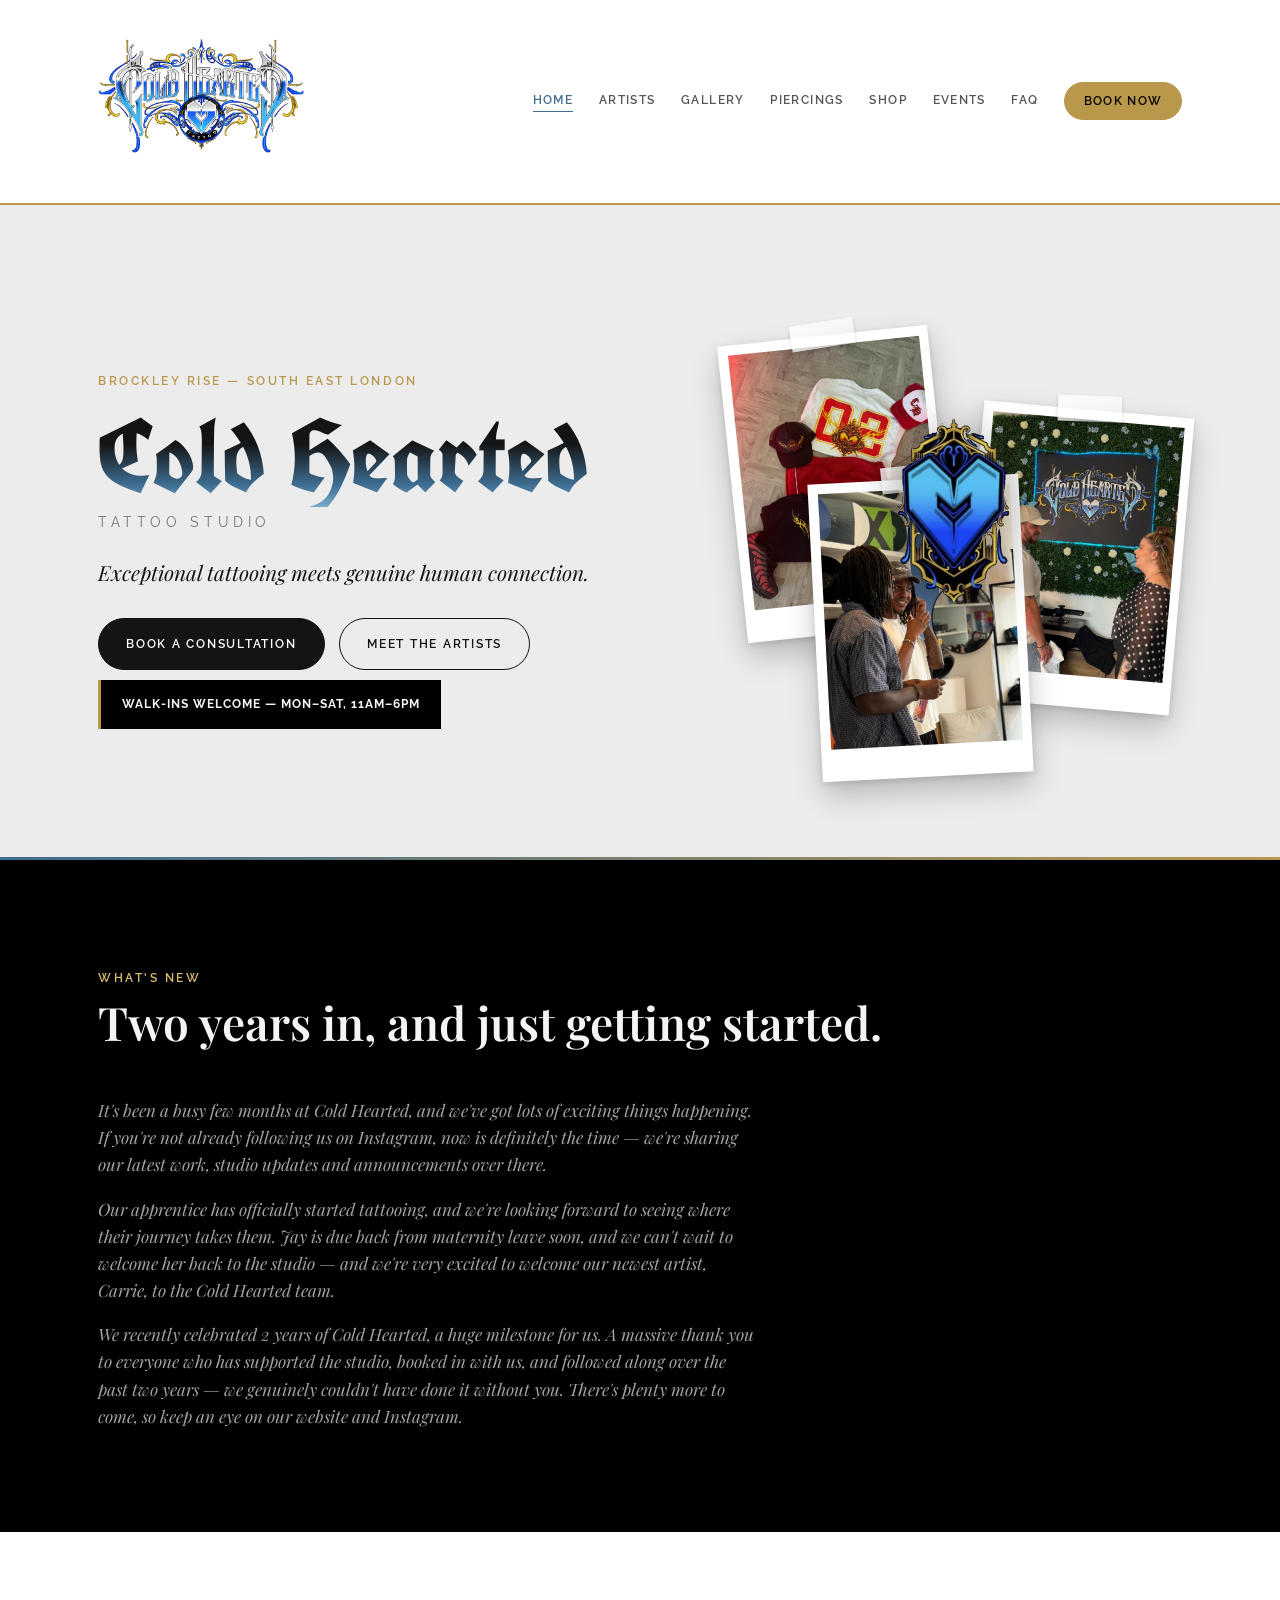
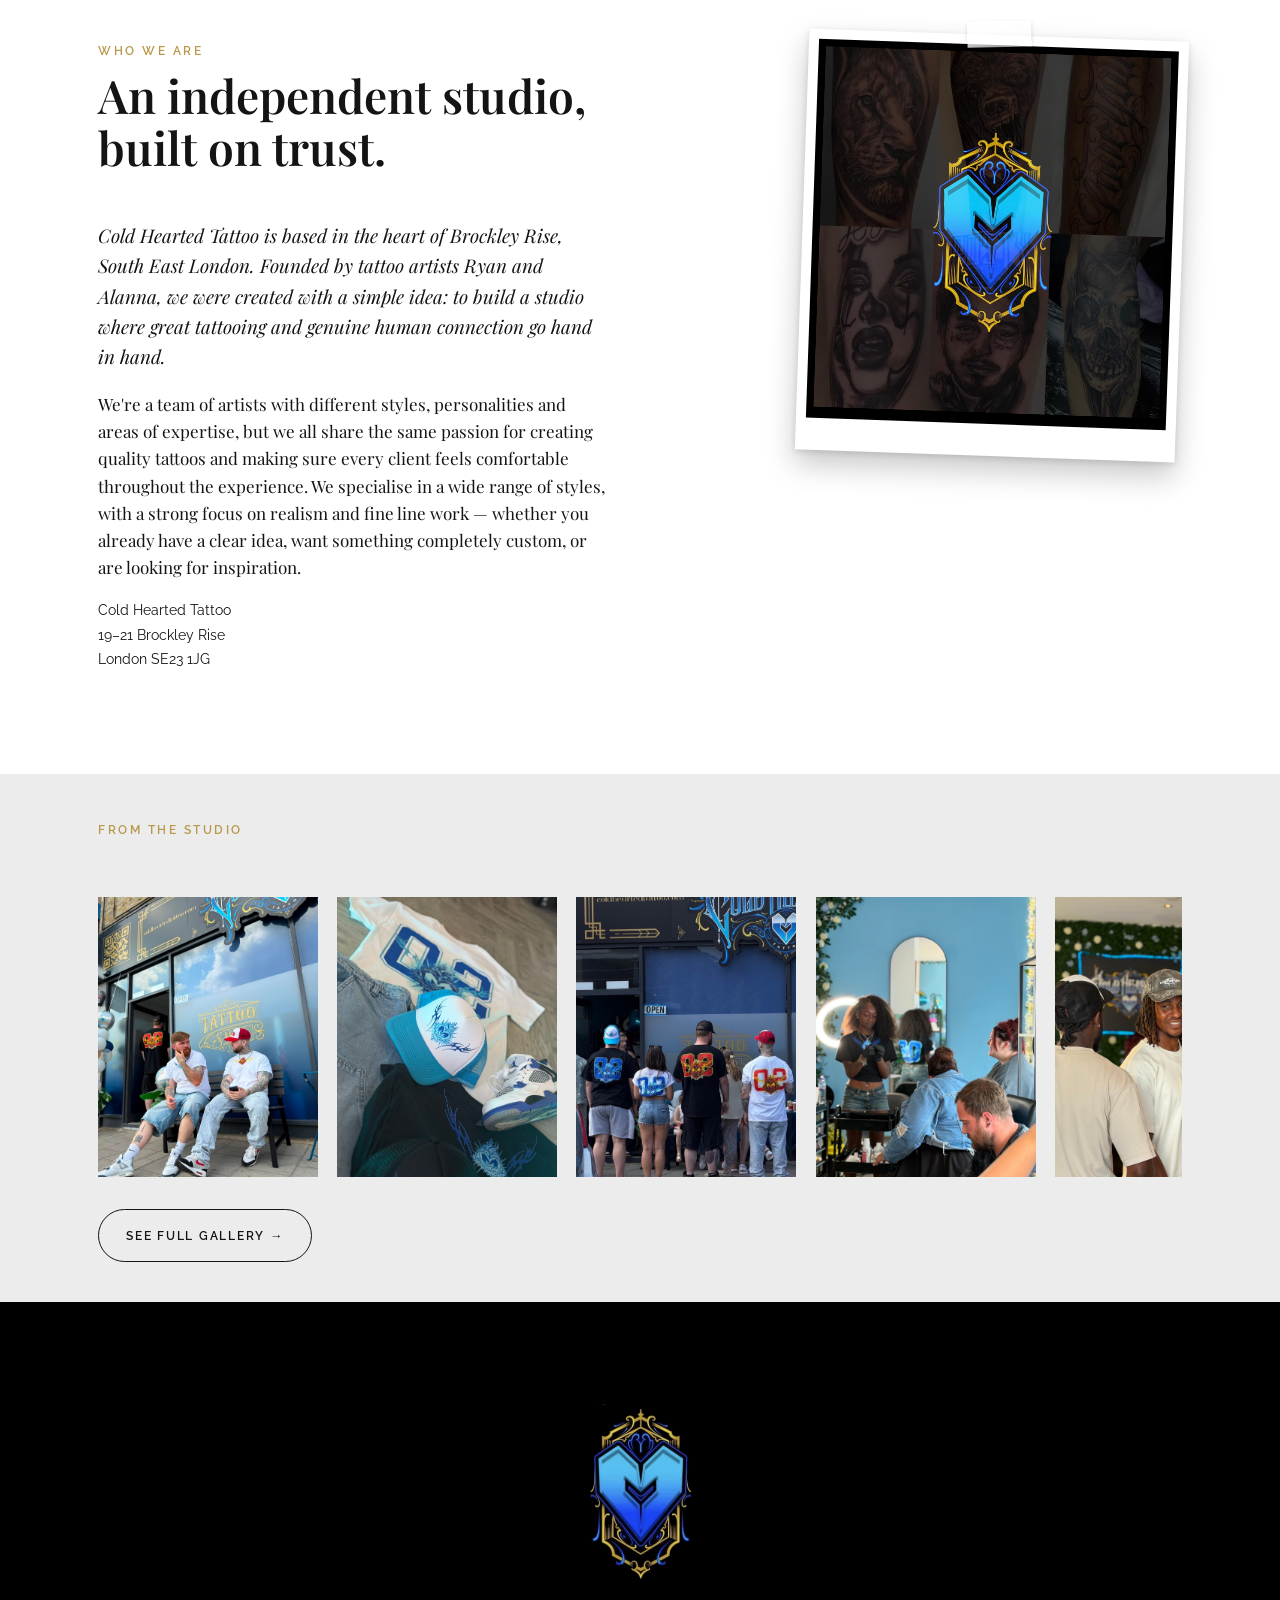
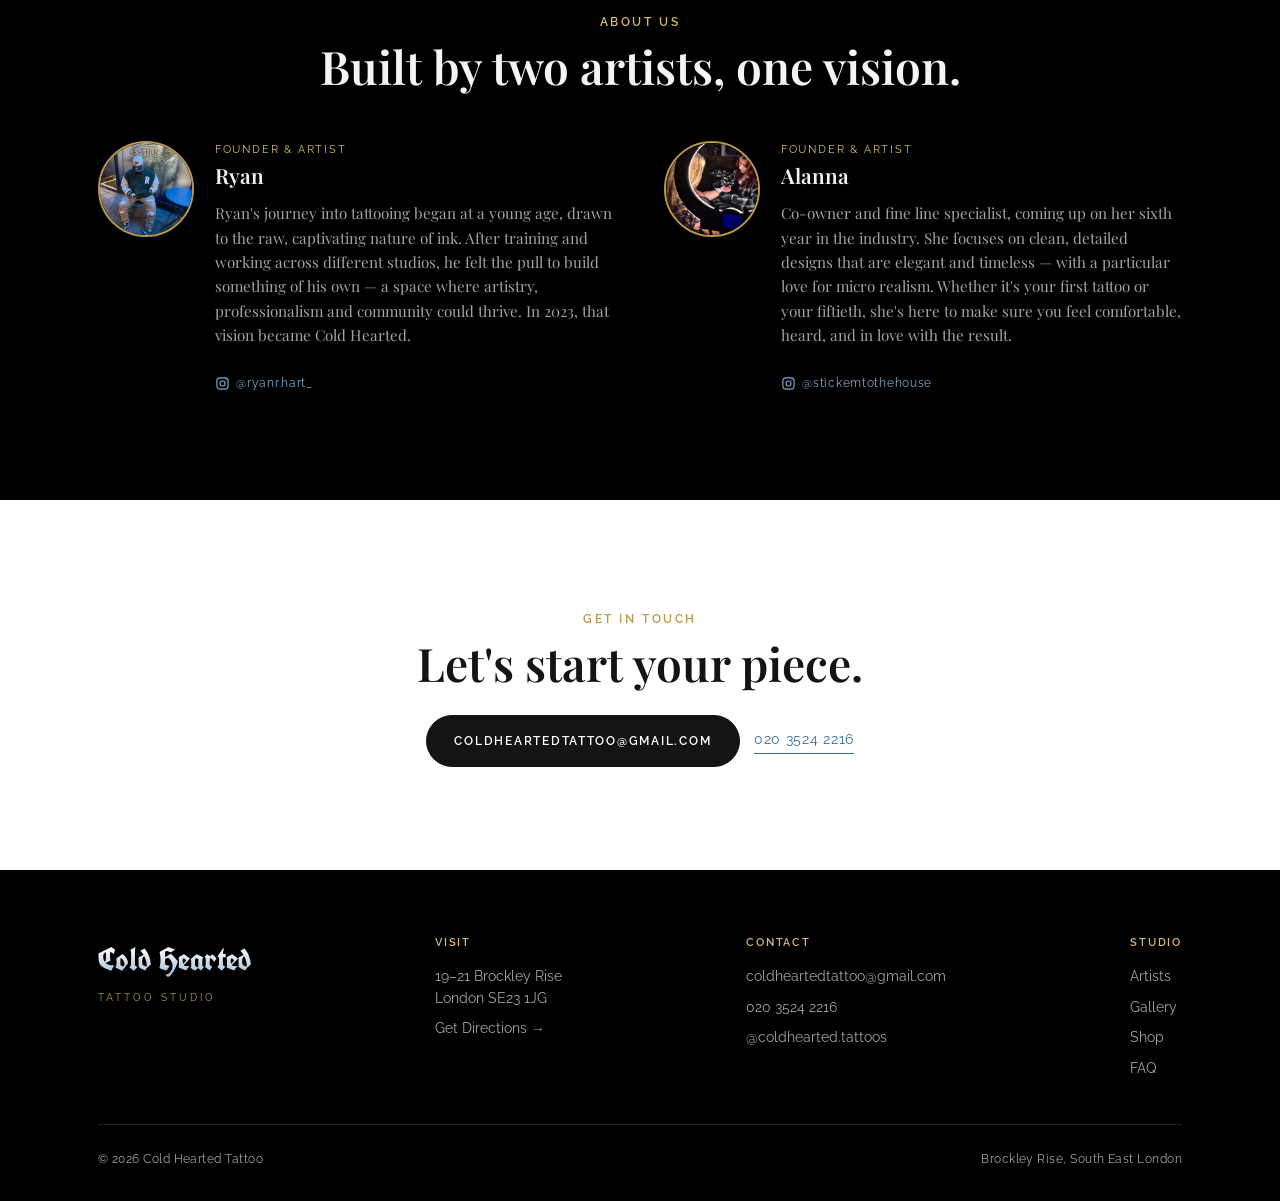
==== commit ad86e906: "Update coldhearted-tattoo-2" ====
--- a/index.html
+++ b/index.html
@@ -7,7 +7,7 @@
 <meta name="description" content="Independent tattoo studio in Brockley Rise, South East London. Founded by Ryan and Alanna. Realism, fine line, and fully custom work.">
 <link rel="preconnect" href="https://fonts.googleapis.com">
 <link rel="preconnect" href="https://fonts.gstatic.com" crossorigin>
-<link href="https://fonts.googleapis.com/css2?family=Pirata+One&family=Playfair+Display:ital,wght@0,400;0,500;0,600;0,700;1,400;1,500;1,600&family=Raleway:wght@300;400;500;600;700&display=swap" rel="stylesheet">
+<link href="https://fonts.googleapis.com/css2?family=UnifrakturCook:wght@700&family=Playfair+Display:ital,wght@0,400;0,500;0,600;0,700;1,400;1,500;1,600&family=Raleway:wght@300;400;500;600;700&display=swap" rel="stylesheet">
 <link rel="stylesheet" href="styles.css">
 </head>
 <body>
@@ -67,7 +67,7 @@
     </div>
   </section>
 
-  <section class="section section-paper bg-halftone">
+  <section class="section section-paper">
     <div class="container">
       <div class="two-col">
         <div>
--- a/styles.css
+++ b/styles.css
@@ -20,7 +20,7 @@
   --blue: #3E6D91;
   --blue-bright: #7BA9CC;
 
-  --font-mark: 'Pirata One', 'IM Fell English SC', serif;
+  --font-mark: 'UnifrakturCook', 'IM Fell English SC', serif;
   --font-display: 'Playfair Display', Georgia, 'Times New Roman', serif;
   --font-label: 'Raleway', -apple-system, sans-serif;
 
@@ -87,18 +87,6 @@
   max-width: 62ch;
 }
 .section-ink .lede { color: var(--bone); }
-
-/* ---------- halftone paper grain ---------- */
-.bg-halftone { position: relative; }
-.bg-halftone::before {
-  content: "";
-  position: absolute; inset: 0;
-  background-image: radial-gradient(rgba(0, 0, 0, 0.08) 1px, transparent 1.4px);
-  background-size: 7px 7px;
-  opacity: 0.55;
-  pointer-events: none;
-}
-.bg-halftone > * { position: relative; z-index: 1; }
 
 /* ---------- sections ---------- */
 .section { padding: clamp(3.5rem, 8vw, 6.5rem) 0; }
@@ -139,16 +127,16 @@
 .site-header {
   position: sticky; top: 0; z-index: 500;
   background: var(--paper);
-  border-bottom: 1px solid rgba(0, 0, 0, 0.12);
+  border-bottom: 2px solid var(--gold);
 }
 .site-header nav {
   display: flex; align-items: center; justify-content: space-between;
-  padding: 1rem clamp(1.25rem, 4vw, 3rem);
+  padding: 0.4rem clamp(1.25rem, 4vw, 3rem);
   max-width: var(--container); margin: 0 auto;
 }
 .nav-mark { display: flex; align-items: center; }
-.nav-logo { height: clamp(48px, 6vw, 66px); width: auto; }
-.nav-links { display: flex; align-items: center; gap: clamp(1rem, 2.4vw, 1.7rem); }
+.nav-logo { height: clamp(96px, 15vw, 190px); width: auto; }
+.nav-links { display: flex; align-items: center; gap: clamp(1rem, 2vw, 1.6rem); }
 .nav-links a {
   font-family: var(--font-label); font-size: 0.72rem; font-weight: 600;
   letter-spacing: 0.12em; text-transform: uppercase;
@@ -159,10 +147,10 @@
 .nav-links a:hover { opacity: 1; color: var(--blue); border-color: var(--blue); }
 .nav-links a.nav-current { opacity: 1; border-color: var(--blue); color: var(--blue); }
 .nav-links a.nav-cta {
-  opacity: 1; border: 1px solid var(--charcoal); border-radius: 999px;
-  padding: 0.55rem 1.15rem; background: var(--charcoal); color: var(--paper);
-}
-.nav-links a.nav-cta:hover { background: var(--ink); border-color: var(--ink); color: var(--paper); }
+  opacity: 1; border: 1px solid var(--gold); border-radius: 999px;
+  padding: 0.55rem 1.15rem; background: var(--gold); color: var(--ink);
+}
+.nav-links a.nav-cta:hover { background: var(--gold-bright); border-color: var(--gold-bright); color: var(--ink); }
 
 .nav-toggle {
   display: none; flex-direction: column; justify-content: center; gap: 5px;
@@ -175,10 +163,10 @@
 .nav-toggle.is-open span:nth-child(2) { opacity: 0; }
 .nav-toggle.is-open span:nth-child(3) { transform: translateY(-7px) rotate(-45deg); }
 
-@media (max-width: 900px) {
+@media (max-width: 1120px) {
   .nav-toggle { display: flex; }
   .nav-links {
-    position: fixed; inset: 0 0 0 auto; width: min(320px, 82vw);
+    position: fixed; inset: 0 0 0 auto; width: min(320px, 82vw); z-index: 600;
     background: var(--ink); color: var(--bone);
     flex-direction: column; align-items: flex-start; justify-content: center;
     gap: 1.6rem; padding: 2rem clamp(1.5rem, 6vw, 2.5rem);
@@ -220,7 +208,7 @@
   padding: 1.6rem;
   transition: transform 0.25s ease, box-shadow 0.25s ease;
 }
-.flash-card:hover { transform: translateY(-4px) rotate(0deg) !important; box-shadow: 0 16px 34px rgba(0,0,0,0.2); }
+.flash-card:hover { transform: translateY(-4px) rotate(0deg) !important; box-shadow: 0 16px 34px rgba(0,0,0,0.2); border-color: var(--blue); }
 
 .tilt-grid > *:nth-child(3n+1) { transform: rotate(-1.6deg); }
 .tilt-grid > *:nth-child(3n+2) { transform: rotate(1.1deg); }
@@ -234,6 +222,8 @@
   background: var(--stone);
   padding: clamp(3.5rem, 9vw, 7rem) 0 clamp(3rem, 7vw, 5rem);
   overflow: hidden;
+  border-bottom: 3px solid;
+  border-image: linear-gradient(to right, var(--blue), var(--gold)) 1;
 }
 .hero-grid {
   display: grid; grid-template-columns: 1.1fr 0.9fr; gap: clamp(2rem, 5vw, 4rem);
@@ -242,10 +232,11 @@
 .hero-copy .eyebrow { margin-bottom: 0.9rem; display: inline-block; }
 .hero-wordmark {
   font-family: var(--font-mark);
-  font-size: clamp(3rem, 7.4vw, 5.6rem);
-  line-height: 0.95;
-  color: var(--charcoal);
+  font-size: clamp(3.4rem, 8.4vw, 6.4rem);
+  line-height: 1;
   margin: 0 0 0.3rem;
+  background: linear-gradient(180deg, var(--charcoal) 0%, var(--charcoal) 38%, var(--blue) 78%, var(--blue-bright) 100%);
+  -webkit-background-clip: text; background-clip: text; color: transparent;
 }
 .hero-sub {
   font-family: var(--font-label); font-size: 0.85rem; letter-spacing: 0.34em;
@@ -279,7 +270,11 @@
 }
 
 /* ---------- simple page hero (interior pages) ---------- */
-.page-hero { background: var(--stone); padding: clamp(3rem, 7vw, 4.5rem) 0 clamp(2.4rem, 5vw, 3.2rem); }
+.page-hero {
+  background: var(--stone); padding: clamp(3rem, 7vw, 4.5rem) 0 clamp(2.4rem, 5vw, 3.2rem);
+  border-bottom: 3px solid;
+  border-image: linear-gradient(to right, var(--blue), var(--gold)) 1;
+}
 .page-hero h1 { font-size: clamp(2.1rem, 4.6vw, 3.4rem); margin-top: 0.5rem; }
 .page-hero .lede { margin-top: 0.9rem; }
 
@@ -325,7 +320,11 @@
    ========================================================================== */
 .site-footer { background: var(--ink); color: var(--bone-dim); padding: clamp(3rem, 6vw, 4rem) 0 2rem; }
 .footer-top { display: flex; flex-wrap: wrap; justify-content: space-between; gap: 2.5rem; padding-bottom: 2.2rem; border-bottom: 1px solid rgba(244,244,244,0.14); }
-.footer-mark { font-family: var(--font-mark); font-size: 1.7rem; color: var(--bone); }
+.footer-mark {
+  font-family: var(--font-mark); font-size: 2rem;
+  background: linear-gradient(180deg, var(--bone) 0%, var(--bone) 35%, var(--blue-bright) 100%);
+  -webkit-background-clip: text; background-clip: text; color: transparent;
+}
 .footer-mark-sub { font-family: var(--font-label); font-size: 0.62rem; letter-spacing: 0.3em; text-transform: uppercase; color: var(--gold); margin-top: 0.3rem; }
 .footer-col h3 { font-family: var(--font-label); font-size: 0.7rem; letter-spacing: 0.16em; text-transform: uppercase; color: var(--gold-bright); margin-bottom: 0.9rem; }
 .footer-col a, .footer-col p { display: block; font-family: var(--font-label); font-size: 0.85rem; color: var(--bone-dim); margin-bottom: 0.55rem; }
@@ -335,14 +334,17 @@
 /* ==========================================================================
    Artists page
    ========================================================================== */
-.artist-grid { display: grid; grid-template-columns: repeat(auto-fit, minmax(300px, 1fr)); gap: 1.6rem; }
+.artist-grid { display: grid; grid-template-columns: repeat(auto-fit, minmax(min(380px, 100%), 1fr)); gap: 1.6rem; }
+.artist-grid .flash-card { padding: 1.2rem; }
 .artist-card-head { display: flex; align-items: flex-start; justify-content: space-between; gap: 1rem; margin-bottom: 1.1rem; }
 .artist-role { font-family: var(--font-label); font-size: 0.68rem; letter-spacing: 0.18em; text-transform: uppercase; color: var(--gold); }
 .artist-card-head h2 { font-size: 1.5rem; margin-top: 0.2rem; }
 .artist-instagram { display: inline-flex; align-items: center; gap: 0.4rem; font-family: var(--font-label); font-size: 0.75rem; color: var(--blue); flex-shrink: 0; }
 .artist-instagram svg { width: 16px; height: 16px; }
-.artist-highlights { display: flex; flex-direction: column; gap: 0.9rem; }
-.artist-highlights iframe, .artist-highlights blockquote { margin: 0 !important; width: 100% !important; }
+.artist-highlights { display: flex; flex-direction: column; align-items: center; gap: 0.9rem; }
+.artist-highlights iframe, .artist-highlights blockquote {
+  max-width: 100% !important; margin: 0 auto !important;
+}
 .instagram-follow {
   margin-top: 1.4rem; display: inline-flex; align-items: center; gap: 0.5rem;
   font-family: var(--font-label); font-size: 0.78rem; letter-spacing: 0.08em; text-transform: uppercase;
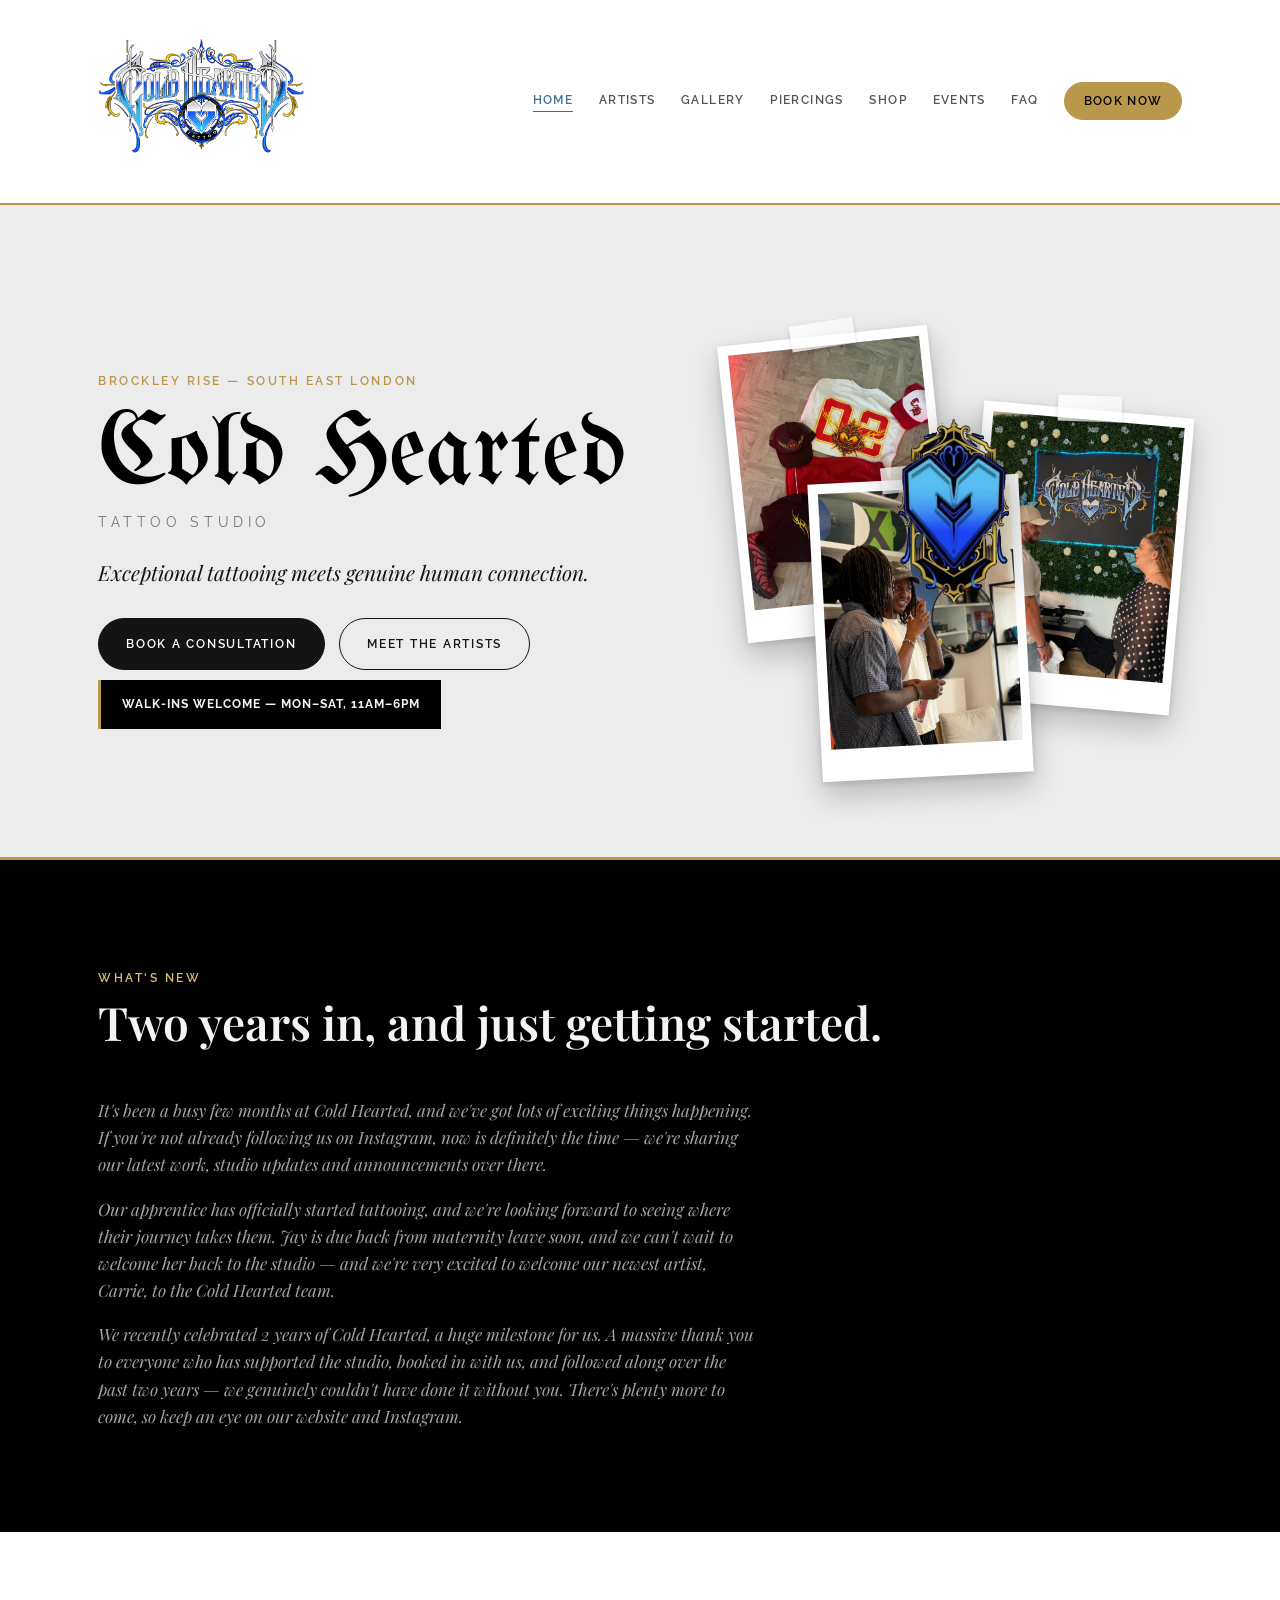
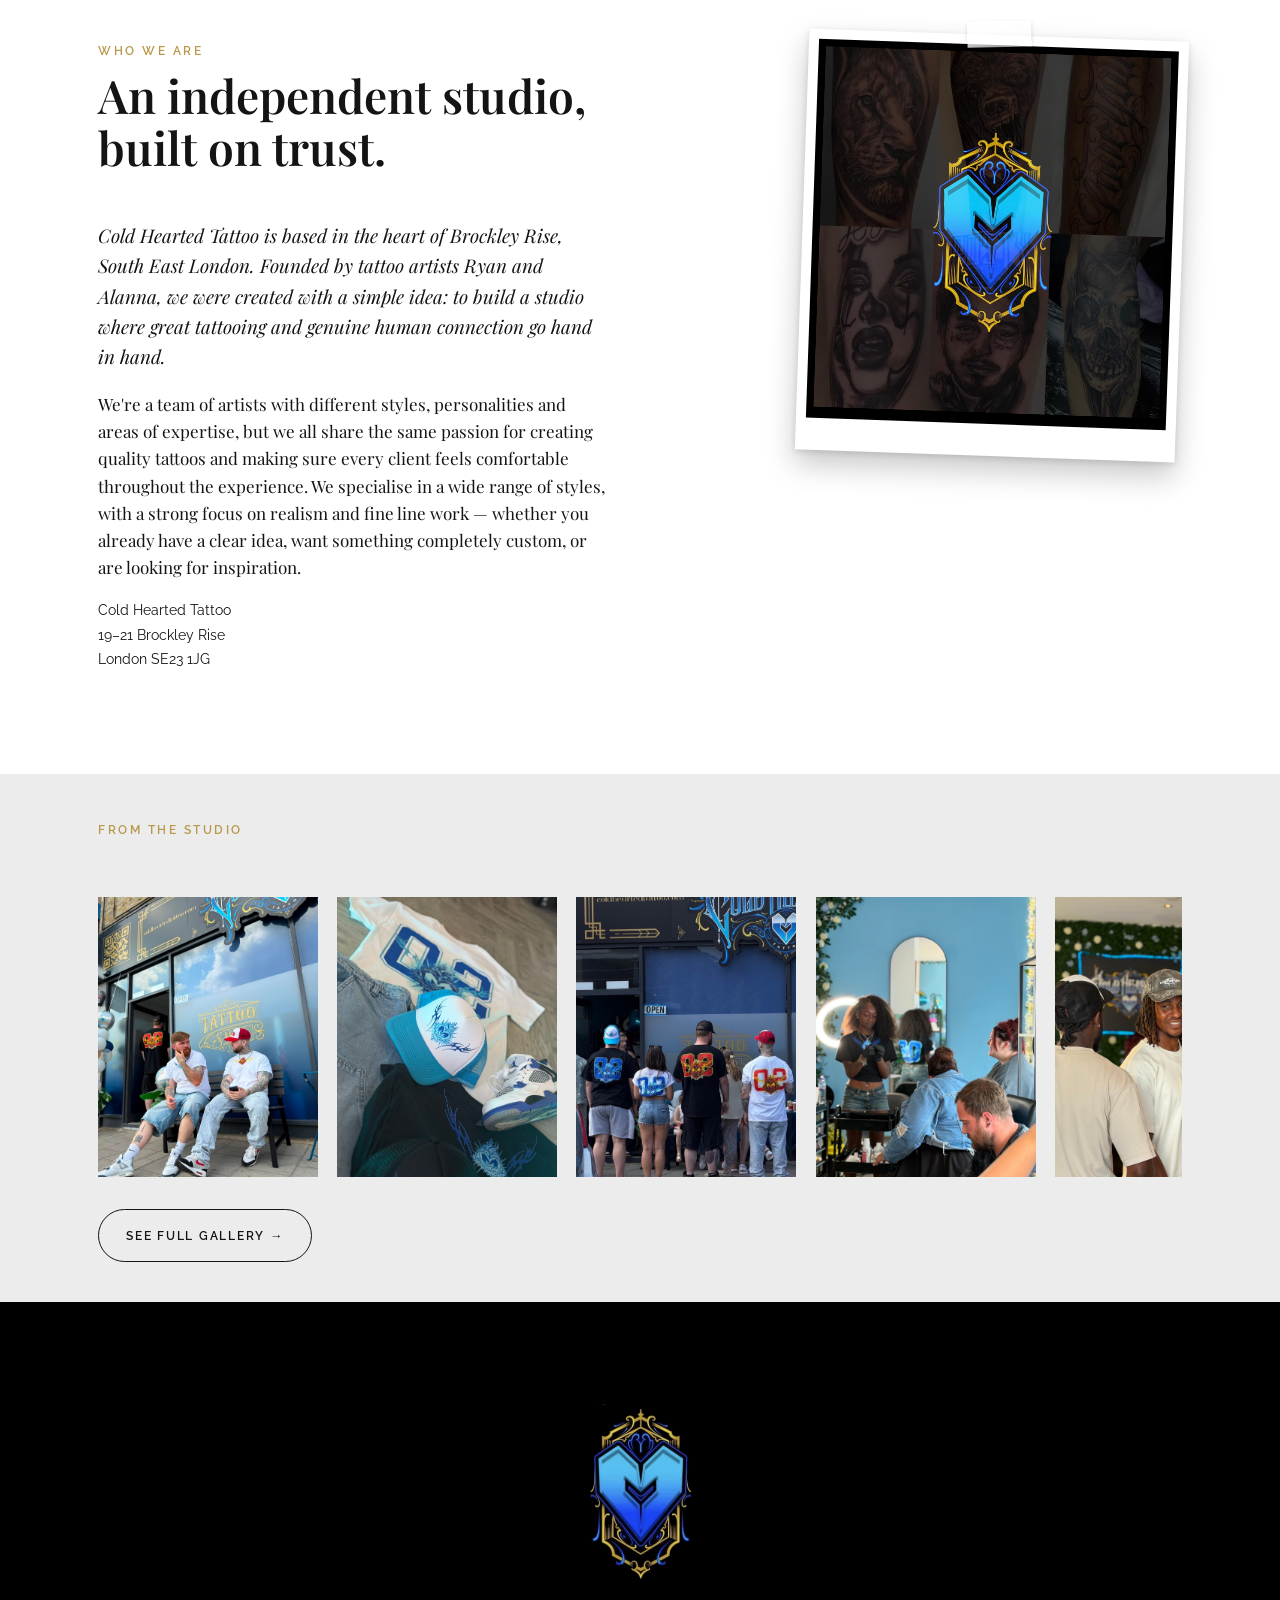
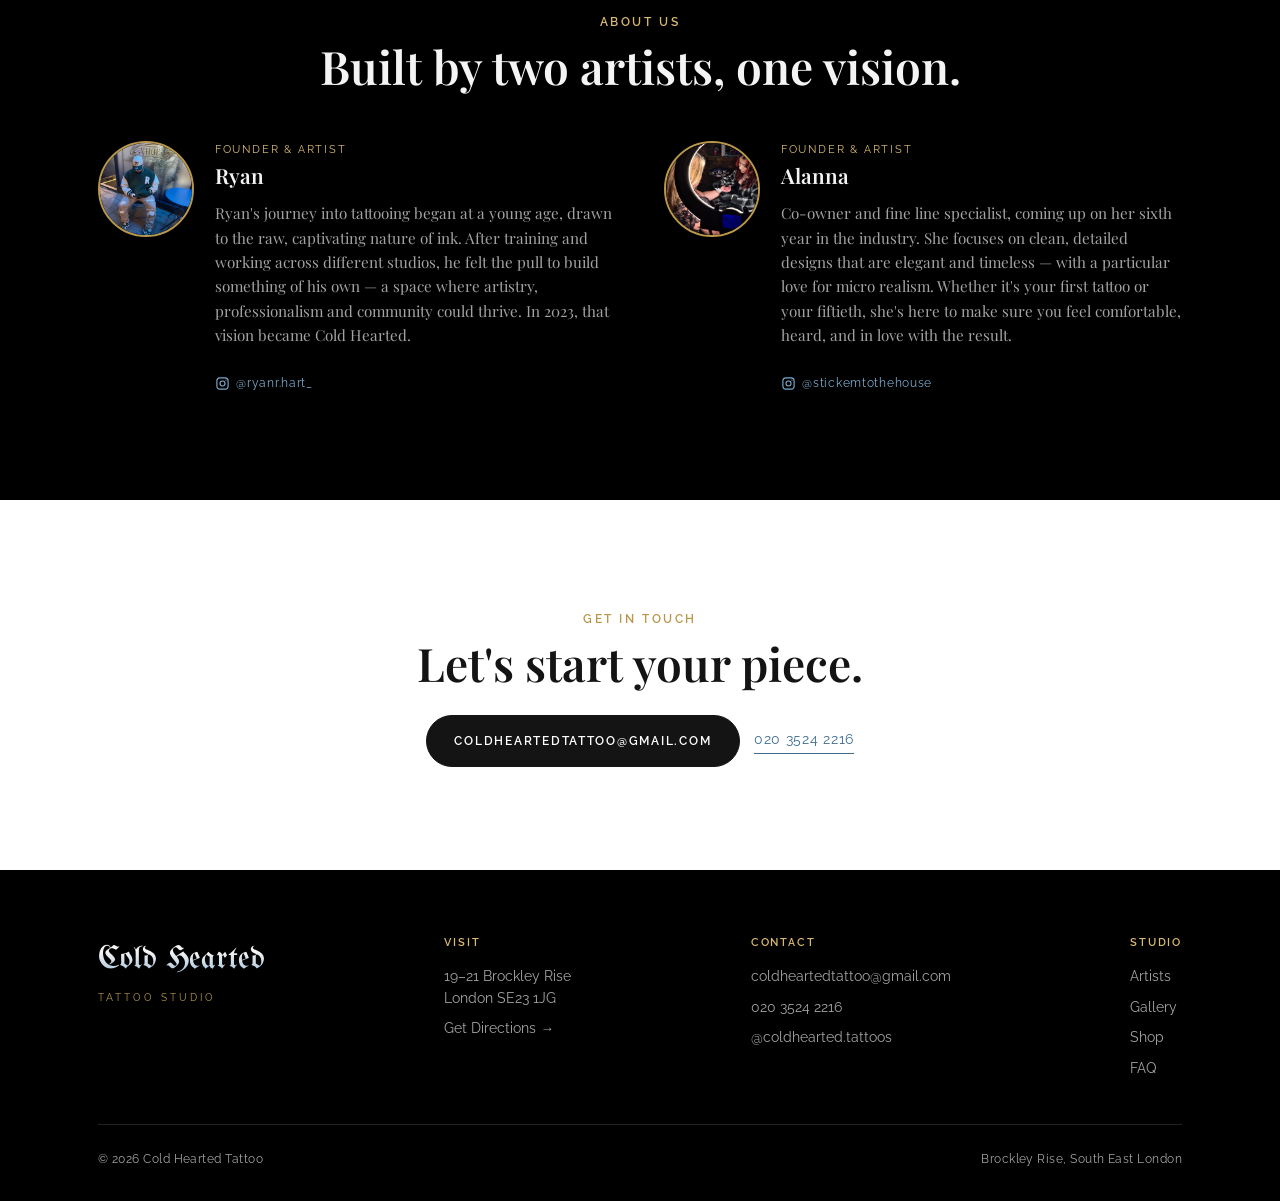
==== commit e38d9495: "Update coldhearted-tattoo-2" ====
--- a/index.html
+++ b/index.html
@@ -7,7 +7,7 @@
 <meta name="description" content="Independent tattoo studio in Brockley Rise, South East London. Founded by Ryan and Alanna. Realism, fine line, and fully custom work.">
 <link rel="preconnect" href="https://fonts.googleapis.com">
 <link rel="preconnect" href="https://fonts.gstatic.com" crossorigin>
-<link href="https://fonts.googleapis.com/css2?family=UnifrakturCook:wght@700&family=Playfair+Display:ital,wght@0,400;0,500;0,600;0,700;1,400;1,500;1,600&family=Raleway:wght@300;400;500;600;700&display=swap" rel="stylesheet">
+<link href="https://fonts.googleapis.com/css2?family=UnifrakturMaguntia&family=Playfair+Display:ital,wght@0,400;0,500;0,600;0,700;1,400;1,500;1,600&family=Raleway:wght@300;400;500;600;700&display=swap" rel="stylesheet">
 <link rel="stylesheet" href="styles.css">
 </head>
 <body>
--- a/styles.css
+++ b/styles.css
@@ -20,7 +20,7 @@
   --blue: #3E6D91;
   --blue-bright: #7BA9CC;
 
-  --font-mark: 'UnifrakturCook', 'IM Fell English SC', serif;
+  --font-mark: 'UnifrakturMaguntia', 'IM Fell English SC', serif;
   --font-display: 'Playfair Display', Georgia, 'Times New Roman', serif;
   --font-label: 'Raleway', -apple-system, sans-serif;
 
@@ -222,8 +222,7 @@
   background: var(--stone);
   padding: clamp(3.5rem, 9vw, 7rem) 0 clamp(3rem, 7vw, 5rem);
   overflow: hidden;
-  border-bottom: 3px solid;
-  border-image: linear-gradient(to right, var(--blue), var(--gold)) 1;
+  border-bottom: 3px solid var(--gold);
 }
 .hero-grid {
   display: grid; grid-template-columns: 1.1fr 0.9fr; gap: clamp(2rem, 5vw, 4rem);
@@ -232,11 +231,11 @@
 .hero-copy .eyebrow { margin-bottom: 0.9rem; display: inline-block; }
 .hero-wordmark {
   font-family: var(--font-mark);
+  font-weight: 400;
   font-size: clamp(3.4rem, 8.4vw, 6.4rem);
   line-height: 1;
   margin: 0 0 0.3rem;
-  background: linear-gradient(180deg, var(--charcoal) 0%, var(--charcoal) 38%, var(--blue) 78%, var(--blue-bright) 100%);
-  -webkit-background-clip: text; background-clip: text; color: transparent;
+  color: var(--ink);
 }
 .hero-sub {
   font-family: var(--font-label); font-size: 0.85rem; letter-spacing: 0.34em;
@@ -272,8 +271,7 @@
 /* ---------- simple page hero (interior pages) ---------- */
 .page-hero {
   background: var(--stone); padding: clamp(3rem, 7vw, 4.5rem) 0 clamp(2.4rem, 5vw, 3.2rem);
-  border-bottom: 3px solid;
-  border-image: linear-gradient(to right, var(--blue), var(--gold)) 1;
+  border-bottom: 3px solid var(--gold);
 }
 .page-hero h1 { font-size: clamp(2.1rem, 4.6vw, 3.4rem); margin-top: 0.5rem; }
 .page-hero .lede { margin-top: 0.9rem; }
@@ -334,16 +332,18 @@
 /* ==========================================================================
    Artists page
    ========================================================================== */
-.artist-grid { display: grid; grid-template-columns: repeat(auto-fit, minmax(min(380px, 100%), 1fr)); gap: 1.6rem; }
-.artist-grid .flash-card { padding: 1.2rem; }
-.artist-card-head { display: flex; align-items: flex-start; justify-content: space-between; gap: 1rem; margin-bottom: 1.1rem; }
+.artist-grid { display: flex; flex-direction: column; gap: 1.6rem; }
+.artist-grid .flash-card { padding: 1.75rem; }
+.artist-card-head { display: flex; flex-wrap: wrap; align-items: baseline; justify-content: space-between; gap: 1rem; margin-bottom: 1.1rem; }
 .artist-role { font-family: var(--font-label); font-size: 0.68rem; letter-spacing: 0.18em; text-transform: uppercase; color: var(--gold); }
 .artist-card-head h2 { font-size: 1.5rem; margin-top: 0.2rem; }
 .artist-instagram { display: inline-flex; align-items: center; gap: 0.4rem; font-family: var(--font-label); font-size: 0.75rem; color: var(--blue); flex-shrink: 0; }
 .artist-instagram svg { width: 16px; height: 16px; }
-.artist-highlights { display: flex; flex-direction: column; align-items: center; gap: 0.9rem; }
+.artist-highlights {
+  display: grid; grid-template-columns: repeat(auto-fit, minmax(240px, 1fr)); gap: 1rem;
+}
 .artist-highlights iframe, .artist-highlights blockquote {
-  max-width: 100% !important; margin: 0 auto !important;
+  width: 100% !important; min-width: 0 !important; margin: 0 !important;
 }
 .instagram-follow {
   margin-top: 1.4rem; display: inline-flex; align-items: center; gap: 0.5rem;
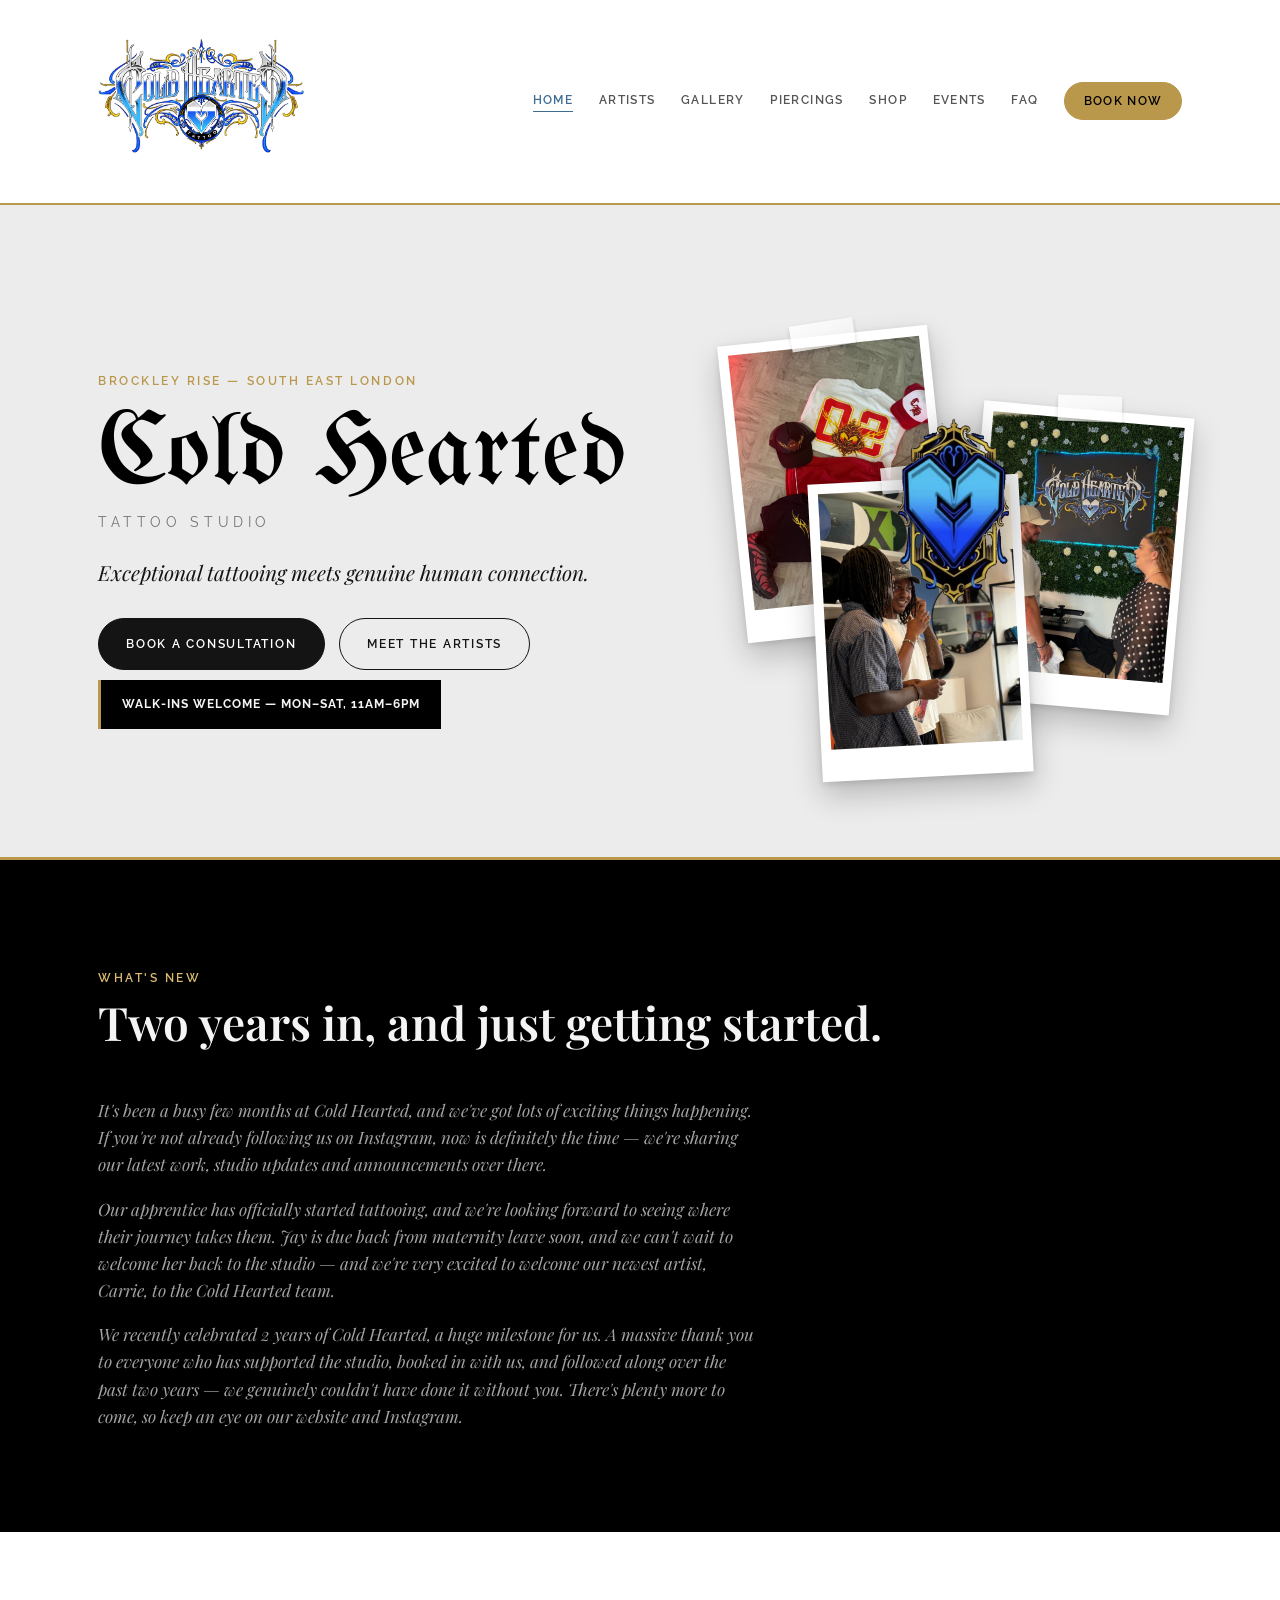
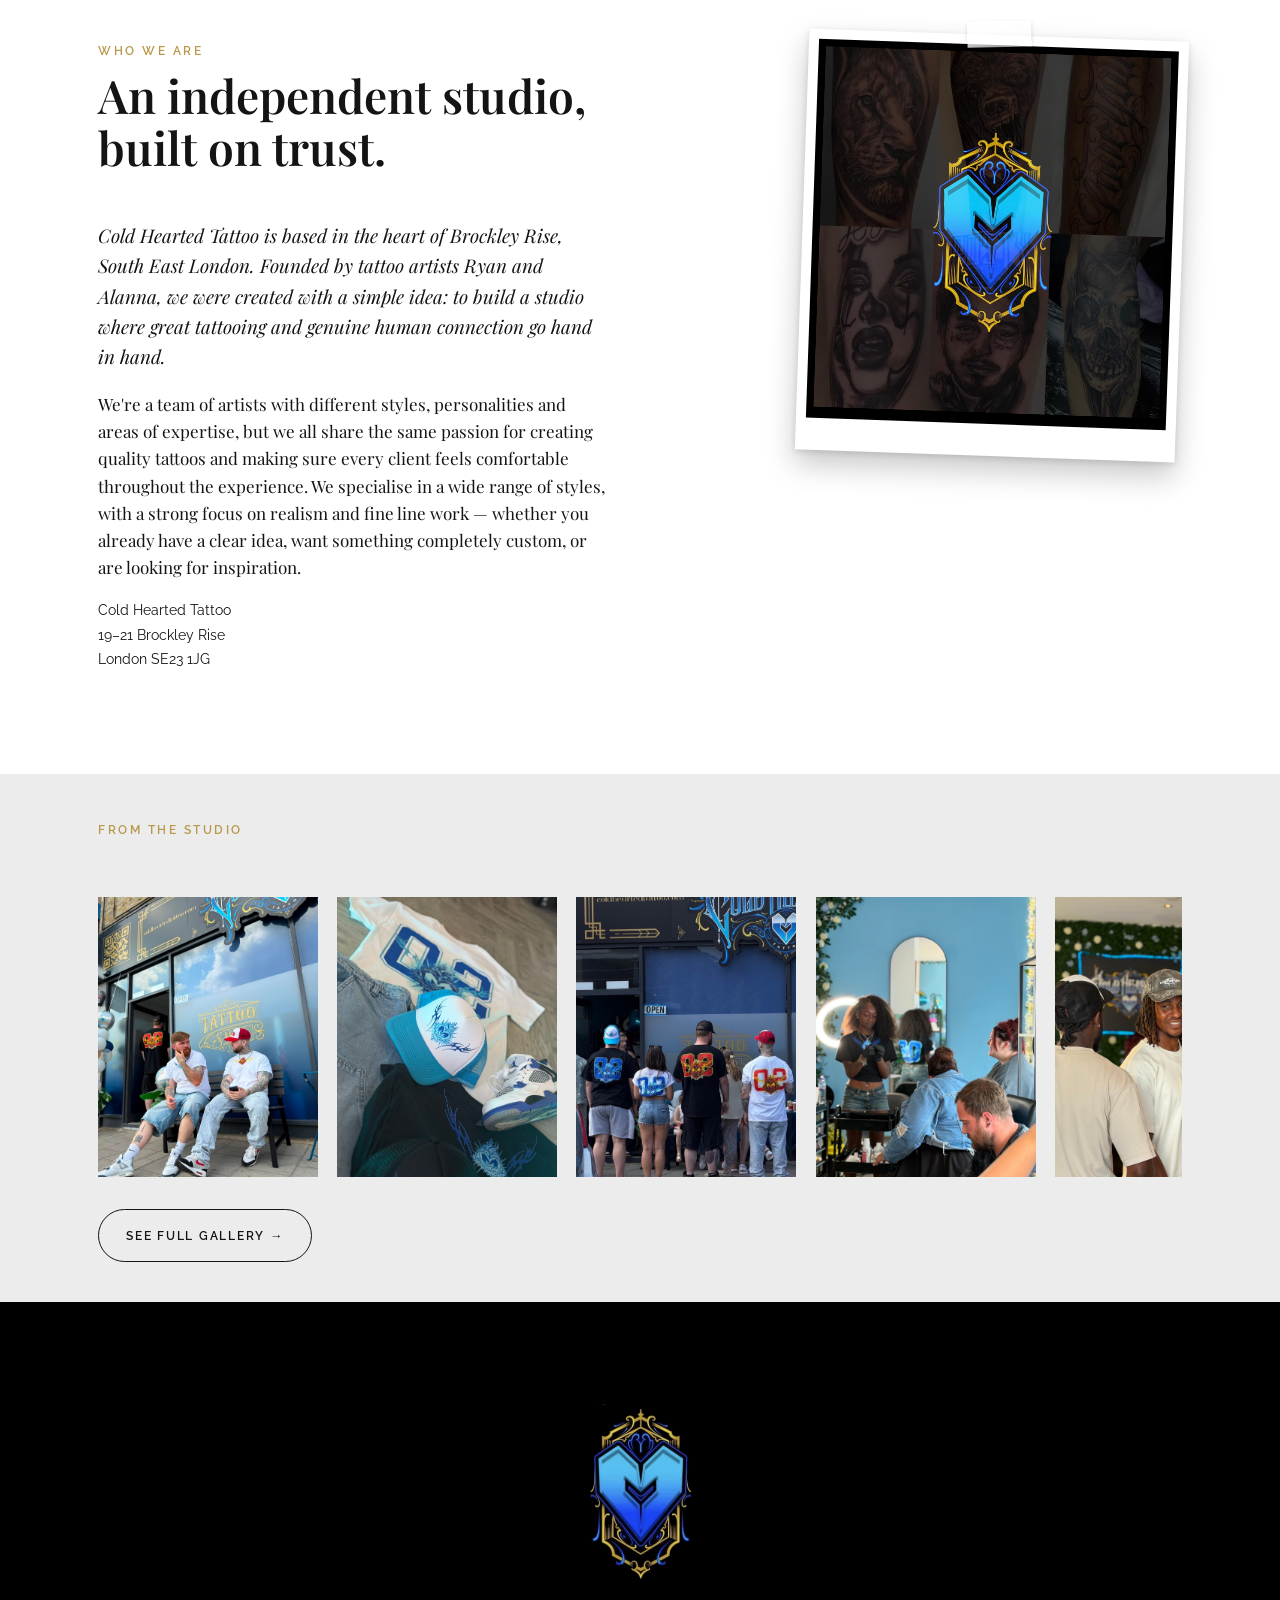
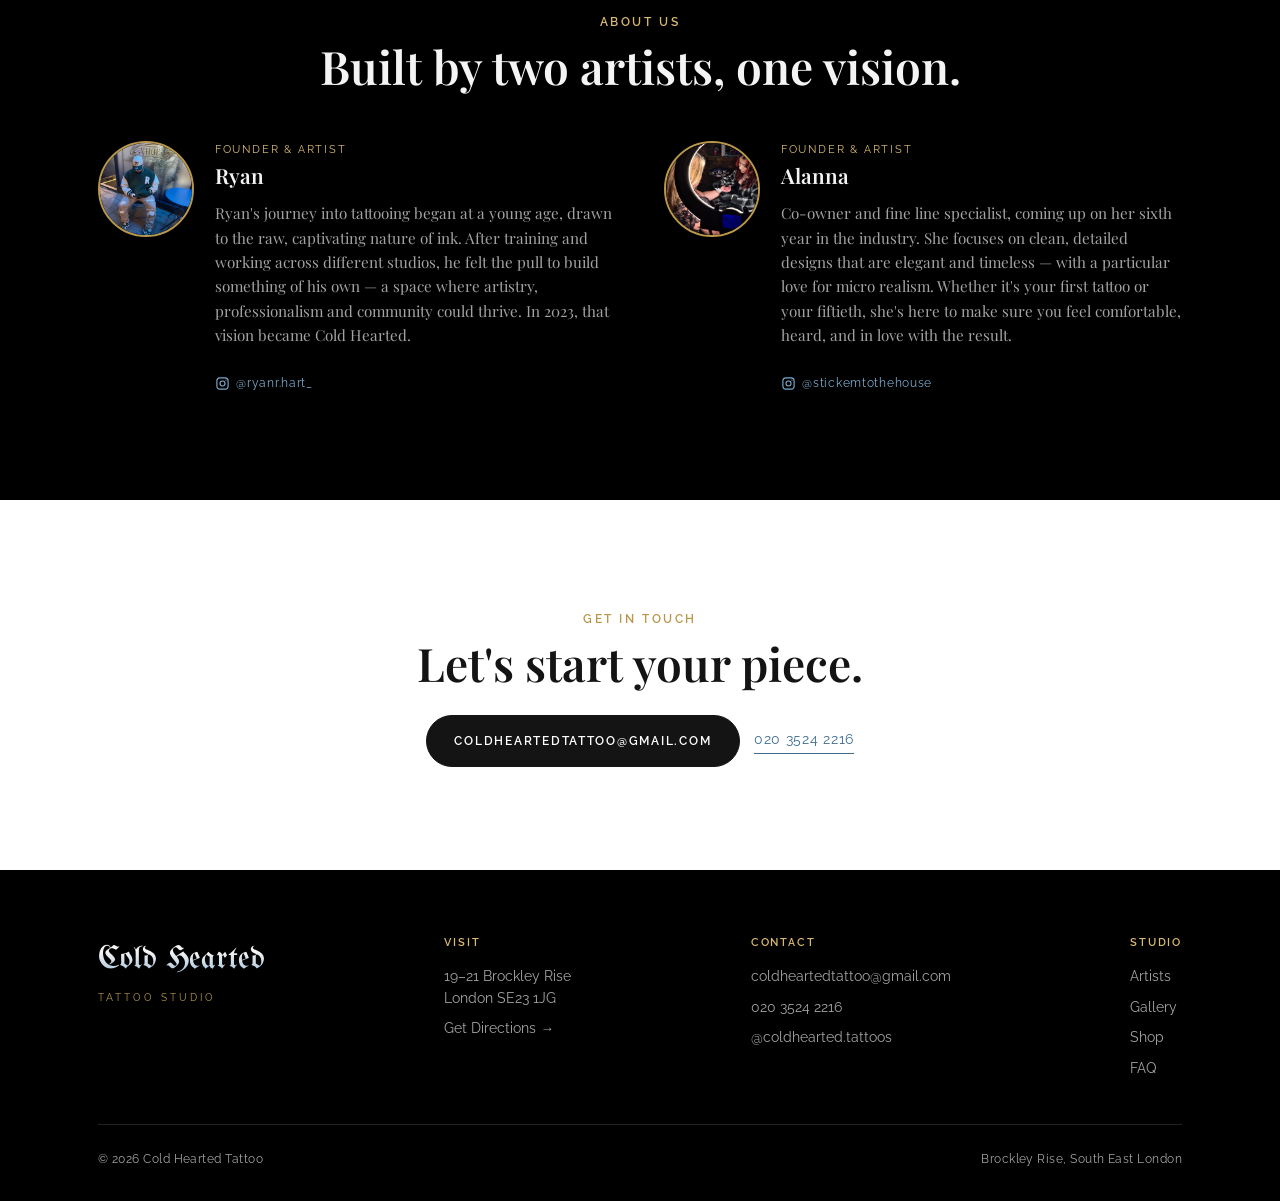
==== commit 02f6365b: "Update coldhearted-tattoo-2" ====
--- a/index.html
+++ b/index.html
@@ -5,6 +5,15 @@
 <meta name="viewport" content="width=device-width, initial-scale=1">
 <title>Cold Hearted Tattoo — Brockley Rise, South East London</title>
 <meta name="description" content="Independent tattoo studio in Brockley Rise, South East London. Founded by Ryan and Alanna. Realism, fine line, and fully custom work.">
+<link rel="icon" type="image/png" href="assets/favicon.png">
+<meta name="robots" content="noindex, nofollow">
+<meta property="og:type" content="website">
+<meta property="og:site_name" content="Cold Hearted Tattoo">
+<meta property="og:title" content="Cold Hearted Tattoo — Brockley Rise, South East London">
+<meta property="og:description" content="Independent tattoo studio in Brockley Rise, South East London. Founded by Ryan and Alanna. Realism, fine line, and fully custom work.">
+<meta property="og:image" content="https://coldhearted-2-preview.rockwelldigital.co.uk/assets/og-image.jpg">
+<meta property="og:url" content="https://coldhearted-2-preview.rockwelldigital.co.uk/">
+<meta name="twitter:card" content="summary_large_image">
 <link rel="preconnect" href="https://fonts.googleapis.com">
 <link rel="preconnect" href="https://fonts.gstatic.com" crossorigin>
 <link href="https://fonts.googleapis.com/css2?family=UnifrakturMaguntia&family=Playfair+Display:ital,wght@0,400;0,500;0,600;0,700;1,400;1,500;1,600&family=Raleway:wght@300;400;500;600;700&display=swap" rel="stylesheet">
